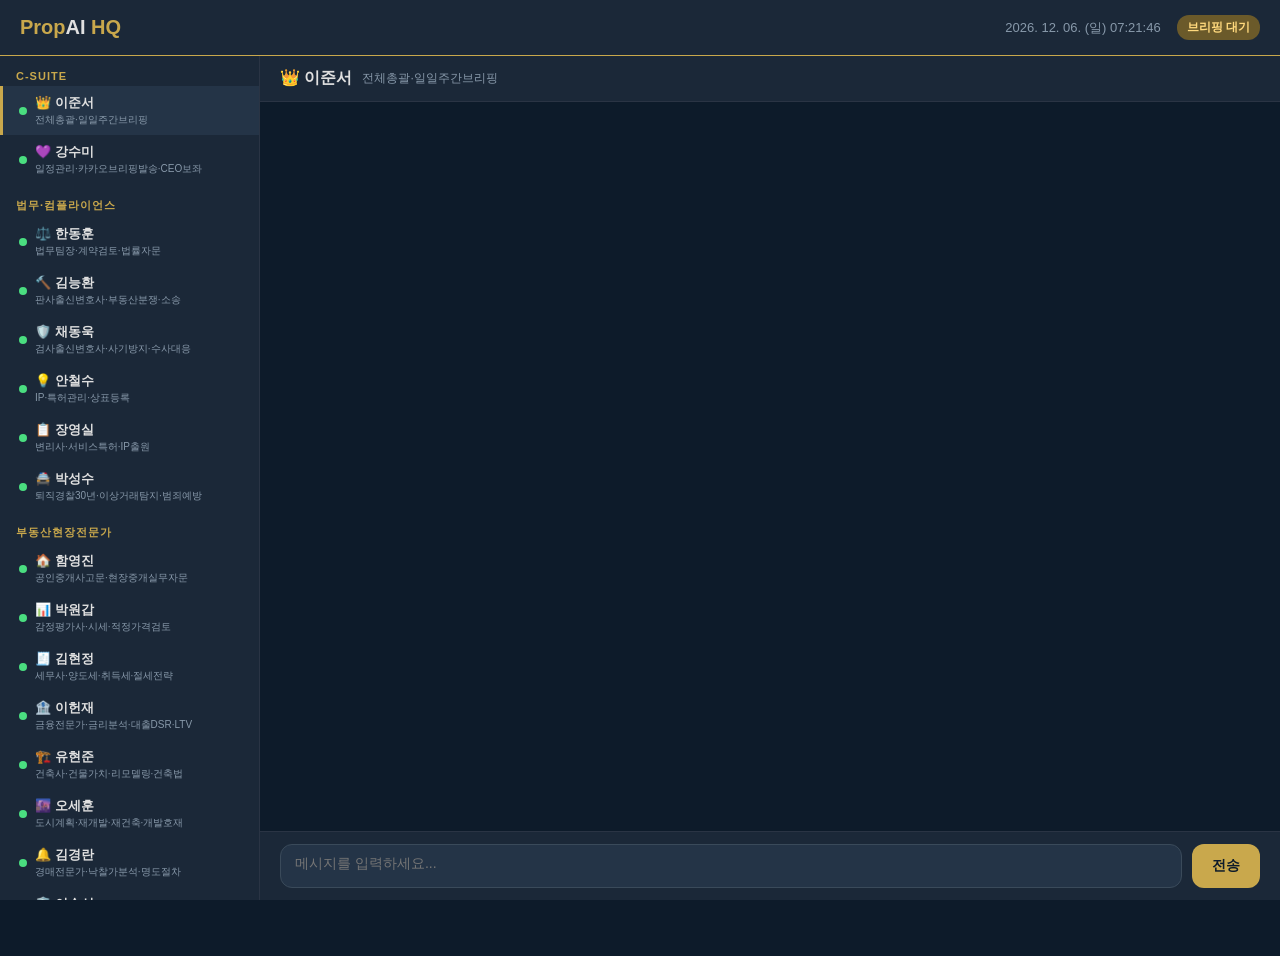
==== index.html @ dcdd7e86 "Initial commit: PropAI HQ 지휘본부 34명 AI직원 시스템 - index.html: 다크 네이비 대시보드 (부서별 사이드바 + 1:1 채팅 + 끼어들기) - a" ====
<!DOCTYPE html>
<html lang="ko">
<head>
<meta charset="UTF-8">
<meta name="viewport" content="width=device-width, initial-scale=1.0">
<title>PropAI HQ — 지휘본부</title>
<style>
*{margin:0;padding:0;box-sizing:border-box}
:root{
  --bg:#0d1b2a;--bg2:#1b2838;--bg3:#243447;
  --gold:#c9a84c;--text:#e0e0e0;--text2:#8899aa;
  --sidebar-w:260px;
  --navy:#2a3f6b;--green:#2a6b4a;--blue:#2a4f8b;
  --pink:#8b2a6b;--mint:#2a8b7a;--orange:#8b5a2a;--gray:#5a5a6b;
  --purple:#6b2a8b;
}
html,body{height:100%;font-family:'Segoe UI','Malgun Gothic',sans-serif;background:var(--bg);color:var(--text)}

/* HEADER */
.header{display:flex;align-items:center;justify-content:space-between;padding:10px 20px;background:var(--bg2);border-bottom:1px solid var(--gold);height:56px;position:fixed;top:0;left:0;right:0;z-index:100}
.logo{font-size:20px;font-weight:bold;color:var(--gold)}
.logo span{color:var(--text)}
.header-right{display:flex;align-items:center;gap:16px;font-size:13px;color:var(--text2)}
.briefing-badge{padding:4px 10px;border-radius:12px;font-size:12px;font-weight:600}
.briefing-badge.ready{background:#2a6b4a;color:#7dffba}
.briefing-badge.pending{background:#6b5a2a;color:#ffd97d}

/* SIDEBAR */
.sidebar{position:fixed;top:56px;left:0;bottom:0;width:var(--sidebar-w);background:var(--bg2);overflow-y:auto;border-right:1px solid #2a3444;z-index:90;transition:transform .3s}
.sidebar::-webkit-scrollbar{width:4px}
.sidebar::-webkit-scrollbar-thumb{background:#3a4a5a;border-radius:2px}
.dept-group{margin:4px 0}
.dept-label{font-size:11px;font-weight:700;color:var(--gold);padding:10px 16px 4px;text-transform:uppercase;letter-spacing:1px}
.staff-item{display:flex;align-items:center;gap:8px;padding:8px 16px;cursor:pointer;transition:background .15s;border-left:3px solid transparent}
.staff-item:hover{background:var(--bg3)}
.staff-item.active{background:var(--bg3);border-left-color:var(--gold)}
.staff-dot{width:8px;height:8px;border-radius:50%;flex-shrink:0}
.staff-dot.online{background:#4ade80}
.staff-dot.idle{background:#facc15}
.staff-dot.urgent{background:#ef4444}
.staff-name{font-size:13px;font-weight:600;color:var(--text)}
.staff-role{font-size:10px;color:var(--text2);margin-top:1px}

/* MAIN */
.main{margin-left:var(--sidebar-w);margin-top:56px;display:flex;flex-direction:column;height:calc(100vh - 56px)}

/* CHAT HEADER */
.chat-header{padding:12px 20px;background:var(--bg2);border-bottom:1px solid #2a3444;display:flex;align-items:center;gap:10px}
.chat-header-name{font-size:16px;font-weight:700}
.chat-header-role{font-size:12px;color:var(--text2)}
.chat-header-back{display:none;cursor:pointer;font-size:18px;margin-right:6px}

/* MESSAGES */
.messages{flex:1;overflow-y:auto;padding:20px;display:flex;flex-direction:column;gap:12px}
.messages::-webkit-scrollbar{width:6px}
.messages::-webkit-scrollbar-thumb{background:#3a4a5a;border-radius:3px}

.msg{max-width:75%;padding:12px 16px;border-radius:16px;font-size:14px;line-height:1.6;white-space:pre-wrap;word-break:break-word;animation:fadeIn .3s}
@keyframes fadeIn{from{opacity:0;transform:translateY(8px)}to{opacity:1;transform:translateY(0)}}
.msg.owner{align-self:flex-end;background:#2a4f8b;border-radius:16px 16px 4px 16px}
.msg.ai{align-self:flex-start;background:var(--bg2);border-radius:16px 16px 16px 4px}
.msg-label{font-size:11px;font-weight:700;margin-bottom:4px;display:flex;align-items:center;gap:4px}
.msg-content{font-size:14px}

/* BUBBLE COLORS */
.border-gold{border:1.5px solid #c9a84c}.border-purple{border:1.5px solid #9b7abf}
.border-navy{border:1.5px solid #5a7abf}.border-green{border:1.5px solid #5abf7a}
.border-blue{border:1.5px solid #5a9abf}.border-pink{border:1.5px solid #bf5a9a}
.border-mint{border:1.5px solid #5abfaf}.border-orange{border:1.5px solid #bf8a5a}
.border-gray{border:1.5px solid #8a8a9b}

/* INTERRUPT */
.msg.interrupt{background:var(--bg3);border-left:3px solid var(--gold);cursor:pointer}
.msg.interrupt:hover{background:#2a3a4f}

/* TYPING INDICATOR */
.typing{display:none;align-self:flex-start;padding:12px 16px;background:var(--bg2);border-radius:16px;font-size:13px;color:var(--text2)}
.typing.show{display:flex;align-items:center;gap:8px}
.typing-dots span{display:inline-block;width:6px;height:6px;border-radius:50%;background:var(--text2);animation:blink 1.4s infinite}
.typing-dots span:nth-child(2){animation-delay:.2s}
.typing-dots span:nth-child(3){animation-delay:.4s}
@keyframes blink{0%,80%,100%{opacity:.3}40%{opacity:1}}

/* INPUT */
.input-area{padding:12px 20px;background:var(--bg2);border-top:1px solid #2a3444;display:flex;gap:10px}
.input-area textarea{flex:1;background:var(--bg3);border:1px solid #3a4a5a;border-radius:12px;padding:10px 14px;color:var(--text);font-size:14px;resize:none;height:44px;max-height:120px;font-family:inherit;outline:none;transition:border-color .2s}
.input-area textarea:focus{border-color:var(--gold)}
.send-btn{background:var(--gold);color:#0d1b2a;border:none;border-radius:12px;padding:0 20px;font-size:14px;font-weight:700;cursor:pointer;transition:opacity .2s}
.send-btn:hover{opacity:.85}
.send-btn:disabled{opacity:.4;cursor:not-allowed}

/* MOBILE */
.menu-toggle{display:none;cursor:pointer;font-size:22px;color:var(--gold)}
@media(max-width:768px){
  .sidebar{transform:translateX(-100%)}
  .sidebar.open{transform:translateX(0)}
  .main{margin-left:0}
  .menu-toggle{display:block}
  .chat-header-back{display:block}
  .msg{max-width:90%}
  :root{--sidebar-w:260px}
}
</style>
</head>
<body>

<!-- HEADER -->
<div class="header">
  <div style="display:flex;align-items:center;gap:12px">
    <span class="menu-toggle" onclick="toggleSidebar()">☰</span>
    <div class="logo">Prop<span>AI</span> HQ</div>
  </div>
  <div class="header-right">
    <span id="clock"></span>
    <span class="briefing-badge pending" id="briefingBadge">브리핑 대기</span>
  </div>
</div>

<!-- SIDEBAR -->
<div class="sidebar" id="sidebar"></div>

<!-- MAIN -->
<div class="main">
  <div class="chat-header">
    <span class="chat-header-back" onclick="goBackToSidebar()">←</span>
    <span class="chat-header-name" id="chatName">👑 이준서</span>
    <span class="chat-header-role" id="chatRole">전체총괄·일일주간브리핑</span>
  </div>
  <div class="messages" id="messages"></div>
  <div class="typing" id="typing">
    <div class="typing-dots"><span></span><span></span><span></span></div>
    <span id="typingName">이준서 응답 중...</span>
  </div>
  <div class="input-area">
    <textarea id="userInput" placeholder="메시지를 입력하세요..." rows="1" onkeydown="handleKey(event)"></textarea>
    <button class="send-btn" id="sendBtn" onclick="sendMessage()">전송</button>
  </div>
</div>

<script>
// ===== CONFIG =====
const API_BASE = window.location.hostname === 'localhost' || window.location.hostname === '127.0.0.1'
  ? 'http://localhost:8001' : 'https://api-hq.propai.ai';

// ===== STAFF DATA =====
const DEPARTMENTS = [
  { name: 'C-Suite', color: 'gold', members: [
    { name: '이준서', role: '전체총괄·일일주간브리핑', emoji: '👑', dot: 'online' },
    { name: '강수미', role: '일정관리·카카오브리핑발송·CEO보좌', emoji: '💜', dot: 'online' },
  ]},
  { name: '법무·컴플라이언스', color: 'navy', members: [
    { name: '한동훈', role: '법무팀장·계약검토·법률자문', emoji: '⚖️', dot: 'online' },
    { name: '김능환', role: '판사출신변호사·부동산분쟁·소송', emoji: '🔨', dot: 'online' },
    { name: '채동욱', role: '검사출신변호사·사기방지·수사대응', emoji: '🛡️', dot: 'online' },
    { name: '안철수', role: 'IP·특허관리·상표등록', emoji: '💡', dot: 'online' },
    { name: '장영실', role: '변리사·서비스특허·IP출원', emoji: '📋', dot: 'online' },
    { name: '박성수', role: '퇴직경찰30년·이상거래탐지·범죄예방', emoji: '🚔', dot: 'online' },
  ]},
  { name: '부동산현장전문가', color: 'green', members: [
    { name: '함영진', role: '공인중개사고문·현장중개실무자문', emoji: '🏠', dot: 'online' },
    { name: '박원갑', role: '감정평가사·시세·적정가격검토', emoji: '📊', dot: 'online' },
    { name: '김현정', role: '세무사·양도세·취득세·절세전략', emoji: '🧾', dot: 'online' },
    { name: '이헌재', role: '금융전문가·금리분석·대출DSR·LTV', emoji: '🏦', dot: 'online' },
    { name: '유현준', role: '건축사·건물가치·리모델링·건축법', emoji: '🏗️', dot: 'online' },
    { name: '오세훈', role: '도시계획·재개발·재건축·개발호재', emoji: '🌆', dot: 'online' },
    { name: '김경란', role: '경매전문가·낙찰가분석·명도절차', emoji: '🔔', dot: 'online' },
    { name: '이순신', role: '보험전문가·화재보험·임대인배상', emoji: '🛡️', dot: 'online' },
  ]},
  { name: '기술팀', color: 'blue', members: [
    { name: '하정우', role: '인프라팀장·서버·배포', emoji: '🖥️', dot: 'online' },
    { name: '최민식', role: '보안·기술이슈감시·취약점분석', emoji: '🔒', dot: 'online' },
    { name: '손석희', role: '데이터분석·지표모니터링·통계', emoji: '📈', dot: 'online' },
  ]},
  { name: '마케팅팀', color: 'pink', members: [
    { name: '전지현', role: '마케팅팀장·광고기획·캠페인관리', emoji: '📣', dot: 'online' },
    { name: '이윤서', role: '바이럴마케팅·SNS·인플루언서', emoji: '🔥', dot: 'online' },
    { name: '김선태', role: '홍보PR·언론대응', emoji: '📰', dot: 'online' },
    { name: '송지효', role: '콘텐츠제작·블로그·뉴스레터', emoji: '✍️', dot: 'online' },
    { name: '김범수', role: '그로스해킹·앱지표·퍼널최적화', emoji: '🚀', dot: 'online' },
  ]},
  { name: '고객경험팀', color: 'mint', members: [
    { name: '신동엽', role: 'CS팀장·고객지원·VOC관리', emoji: '🎧', dot: 'online' },
    { name: '장원영', role: 'UX디자인·사용자경험·UI개선', emoji: '🎨', dot: 'online' },
    { name: '이경규', role: '서비스반응·리뷰수집·모니터링', emoji: '👁️', dot: 'online' },
  ]},
  { name: '전략·인텔팀', color: 'orange', members: [
    { name: '전현무', role: '경쟁사인텔팀장·크롤링·시장분석', emoji: '🕵️', dot: 'online' },
    { name: '이재명', role: '부동산정책·법령리서치·규제변화', emoji: '📜', dot: 'online' },
    { name: '홍라희', role: '투자분석·거시경제·수익률·포트폴리오', emoji: '📈', dot: 'online' },
    { name: '오건영', role: '부동산투자전문가·아파트·재개발·상가·토지·NPL·경매', emoji: '💎', dot: 'online' },
  ]},
  { name: '경영지원팀', color: 'gray', members: [
    { name: '조세호', role: '세금·회계·비용관리', emoji: '🧮', dot: 'online' },
    { name: '염경환', role: '개인정보보호·CISO·GDPR·보안정책', emoji: '🔐', dot: 'online' },
    { name: '김미경', role: 'CFO·재무전략·투자유치·IR·수익모델', emoji: '💰', dot: 'online' },
  ]},
];

// All staff flat
const ALL_STAFF = {};
DEPARTMENTS.forEach(d => d.members.forEach(m => {
  ALL_STAFF[m.name] = { ...m, dept: d.name, color: d.color };
}));

// Chat histories per staff
const chatHistories = {};
let currentStaff = '이준서';

// ===== SIDEBAR =====
function renderSidebar() {
  const sb = document.getElementById('sidebar');
  sb.innerHTML = DEPARTMENTS.map(d => `
    <div class="dept-group">
      <div class="dept-label">${d.name}</div>
      ${d.members.map(m => `
        <div class="staff-item ${m.name === currentStaff ? 'active' : ''}" onclick="selectStaff('${m.name}')">
          <div class="staff-dot ${m.dot}"></div>
          <div>
            <div class="staff-name">${m.emoji} ${m.name}</div>
            <div class="staff-role">${m.role}</div>
          </div>
        </div>
      `).join('')}
    </div>
  `).join('');
}

// ===== CHAT =====
function selectStaff(name) {
  currentStaff = name;
  const s = ALL_STAFF[name];
  document.getElementById('chatName').textContent = `${s.emoji} ${name}`;
  document.getElementById('chatRole').textContent = s.role;
  renderSidebar();
  renderMessages();
  document.getElementById('sidebar').classList.remove('open');
}

function renderMessages() {
  const box = document.getElementById('messages');
  const history = chatHistories[currentStaff] || [];
  box.innerHTML = history.map(m => {
    if (m.role === 'user') {
      return `<div class="msg owner"><div class="msg-content">${escHtml(m.content)}</div></div>`;
    }
    if (m.role === 'interrupt') {
      const s = ALL_STAFF[m.name] || {};
      return `<div class="msg ai interrupt border-${s.color || 'gold'}" onclick="selectStaff('${m.name}')">
        <div class="msg-label">${s.emoji || '💬'} ${m.name} (${m.staffRole || ''})</div>
        <div class="msg-content">${escHtml(m.content)}</div>
      </div>`;
    }
    const s = ALL_STAFF[currentStaff] || {};
    return `<div class="msg ai border-${s.color || 'gold'}">
      <div class="msg-label">${s.emoji || '💬'} ${currentStaff} (${s.role || ''})</div>
      <div class="msg-content">${escHtml(m.content)}</div>
    </div>`;
  }).join('');
  box.scrollTop = box.scrollHeight;
}

function escHtml(t) { return t.replace(/&/g,'&amp;').replace(/</g,'&lt;').replace(/>/g,'&gt;').replace(/\n/g,'<br>'); }

// ===== SEND =====
async function sendMessage() {
  const input = document.getElementById('userInput');
  const text = input.value.trim();
  if (!text) return;
  input.value = '';
  input.style.height = '44px';

  if (!chatHistories[currentStaff]) chatHistories[currentStaff] = [];
  chatHistories[currentStaff].push({ role: 'user', content: text });
  renderMessages();

  const btn = document.getElementById('sendBtn');
  btn.disabled = true;
  showTyping(currentStaff);

  try {
    let aiText = '';
    if (currentStaff === '이준서') {
      aiText = await streamChat('/api/ceo/chat', { message: text, history: getApiHistory() });
      chatHistories[currentStaff].push({ role: 'assistant', content: aiText });
      renderMessages();
      hideTyping();
      // Interrupt check
      await checkInterrupts(text, aiText);
    } else {
      const s = ALL_STAFF[currentStaff];
      aiText = await streamChat('/api/staff/chat', {
        staff_name: currentStaff,
        role: s.role,
        message: text,
        history: getApiHistory()
      });
      chatHistories[currentStaff].push({ role: 'assistant', content: aiText });
      renderMessages();
    }
  } catch (e) {
    chatHistories[currentStaff].push({ role: 'assistant', content: '⚠️ 서버 연결 실패. API 서버가 실행 중인지 확인해주세요.' });
    renderMessages();
  }
  hideTyping();
  btn.disabled = false;
}

function getApiHistory() {
  const h = chatHistories[currentStaff] || [];
  return h.filter(m => m.role === 'user' || m.role === 'assistant').slice(-10).map(m => ({
    role: m.role, content: m.content
  }));
}

async function streamChat(endpoint, body) {
  const res = await fetch(API_BASE + endpoint, {
    method: 'POST',
    headers: { 'Content-Type': 'application/json' },
    body: JSON.stringify(body)
  });
  if (!res.ok) throw new Error('API error');

  const reader = res.body.getReader();
  const decoder = new TextDecoder();
  let full = '';

  while (true) {
    const { done, value } = await reader.read();
    if (done) break;
    const chunk = decoder.decode(value, { stream: true });
    // Parse SSE
    const lines = chunk.split('\n');
    for (const line of lines) {
      if (line.startsWith('data: ')) {
        const data = line.slice(6);
        if (data === '[DONE]') break;
        try {
          const parsed = JSON.parse(data);
          if (parsed.text) full += parsed.text;
        } catch {
          full += data;
        }
      }
    }
    // Live update
    updateLiveMessage(full);
  }
  return full;
}

function updateLiveMessage(text) {
  const box = document.getElementById('messages');
  const s = ALL_STAFF[currentStaff] || {};
  let live = box.querySelector('.msg.live');
  if (!live) {
    live = document.createElement('div');
    live.className = `msg ai live border-${s.color || 'gold'}`;
    live.innerHTML = `<div class="msg-label">${s.emoji || '💬'} ${currentStaff} (${s.role || ''})</div><div class="msg-content"></div>`;
    box.appendChild(live);
  }
  live.querySelector('.msg-content').innerHTML = escHtml(text);
  box.scrollTop = box.scrollHeight;
}

async function checkInterrupts(ownerMsg, ceoResponse) {
  try {
    const res = await fetch(API_BASE + '/api/interrupt', {
      method: 'POST',
      headers: { 'Content-Type': 'application/json' },
      body: JSON.stringify({ message: ownerMsg, ceo_response: ceoResponse })
    });
    const data = await res.json();
    if (data.interrupts && data.interrupts.length > 0) {
      for (const intr of data.interrupts) {
        chatHistories[currentStaff].push({
          role: 'interrupt',
          name: intr.name,
          staffRole: intr.role,
          content: intr.message
        });
      }
      renderMessages();
    }
  } catch (e) {
    console.log('Interrupt check failed:', e);
  }
}

// ===== TYPING =====
function showTyping(name) {
  document.getElementById('typing').classList.add('show');
  document.getElementById('typingName').textContent = name + ' 응답 중...';
}
function hideTyping() {
  document.getElementById('typing').classList.remove('show');
  // Remove live message
  const live = document.querySelector('.msg.live');
  if (live) live.classList.remove('live');
}

// ===== INPUT =====
function handleKey(e) {
  if (e.key === 'Enter' && !e.shiftKey) { e.preventDefault(); sendMessage(); }
  // Auto-resize
  setTimeout(() => {
    const t = e.target;
    t.style.height = '44px';
    t.style.height = Math.min(t.scrollHeight, 120) + 'px';
  }, 0);
}

// ===== CLOCK =====
function updateClock() {
  const now = new Date();
  const opts = { year:'numeric', month:'2-digit', day:'2-digit', weekday:'short', hour:'2-digit', minute:'2-digit', second:'2-digit', hour12:false };
  document.getElementById('clock').textContent = now.toLocaleString('ko-KR', opts);
}
setInterval(updateClock, 1000);
updateClock();

// ===== BRIEFING CHECK =====
async function checkBriefing() {
  try {
    const res = await fetch(API_BASE + '/api/briefing/today');
    const data = await res.json();
    const badge = document.getElementById('briefingBadge');
    if (data.briefing && data.briefing !== '오늘 브리핑 미생성') {
      badge.textContent = '오전 브리핑 완료';
      badge.className = 'briefing-badge ready';
    }
  } catch {}
}
checkBriefing();

// ===== MOBILE =====
function toggleSidebar() { document.getElementById('sidebar').classList.toggle('open'); }
function goBackToSidebar() { document.getElementById('sidebar').classList.add('open'); }

// ===== INIT =====
renderSidebar();
</script>
</body>
</html>
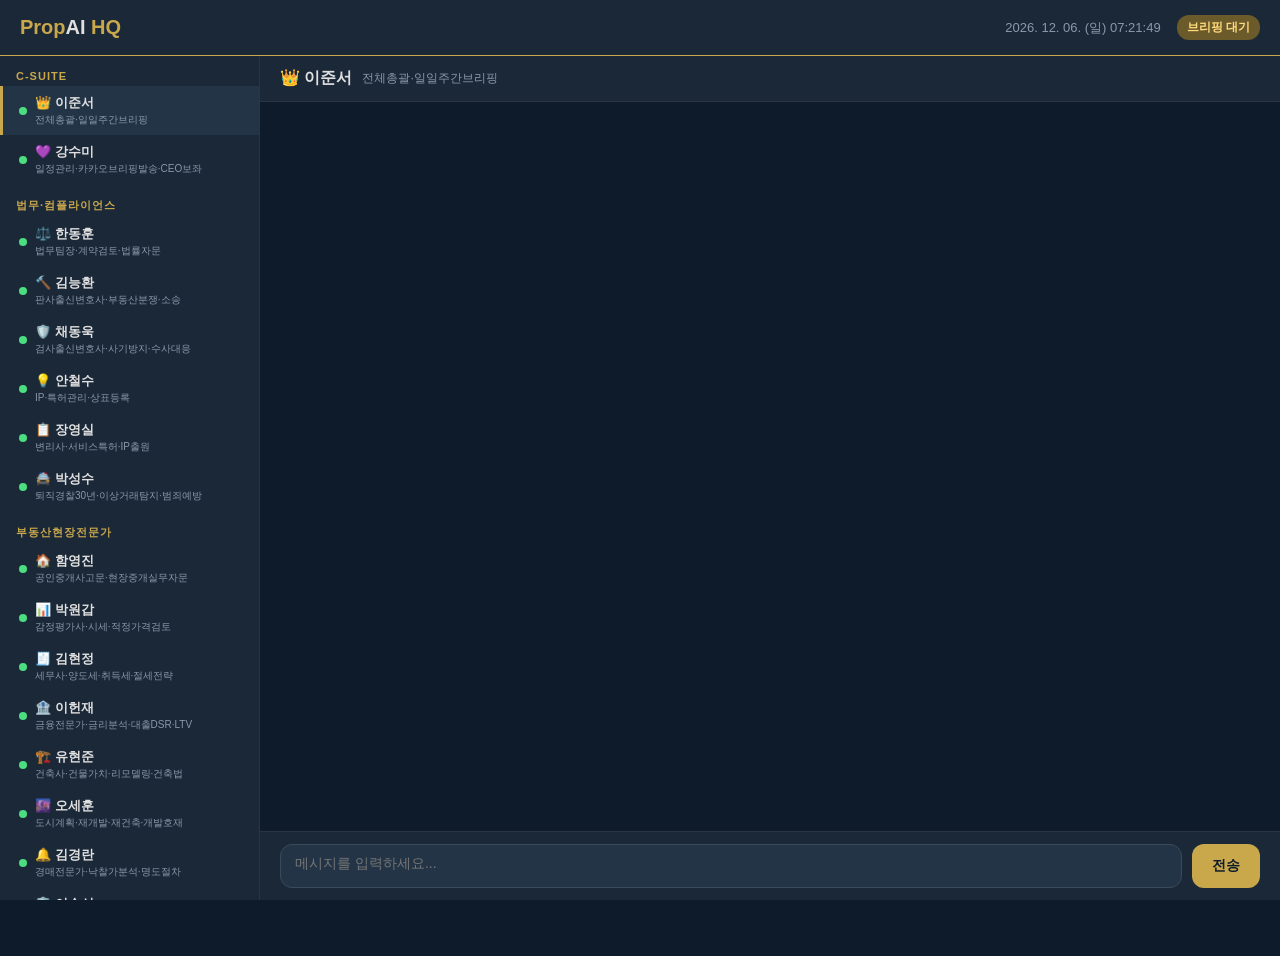
==== commit 76547f12: "refactor: 브랜드명을 상수로 분리 (config.js + brand_config.py) - config.js: 프론트엔드 브랜드 상수 (BRAND_NAME, HQ_DOMAI" ====
--- a/index.html
+++ b/index.html
@@ -3,7 +3,8 @@
 <head>
 <meta charset="UTF-8">
 <meta name="viewport" content="width=device-width, initial-scale=1.0">
-<title>PropAI HQ — 지휘본부</title>
+<title id="pageTitle">PropAI HQ — 지휘본부</title>
+<script src="config.js"></script>
 <style>
 *{margin:0;padding:0;box-sizing:border-box}
 :root{
@@ -108,7 +109,7 @@
 <div class="header">
   <div style="display:flex;align-items:center;gap:12px">
     <span class="menu-toggle" onclick="toggleSidebar()">☰</span>
-    <div class="logo">Prop<span>AI</span> HQ</div>
+    <div class="logo" id="brandLogo">Prop<span>AI</span> HQ</div>
   </div>
   <div class="header-right">
     <span id="clock"></span>
@@ -138,9 +139,13 @@
 </div>
 
 <script>
-// ===== CONFIG =====
-const API_BASE = window.location.hostname === 'localhost' || window.location.hostname === '127.0.0.1'
-  ? 'http://localhost:8001' : 'https://api-hq.propai.ai';
+// ===== CONFIG (config.js에서 로드) =====
+const BRAND = CONFIG.BRAND_NAME;
+const API_BASE = CONFIG.API_BASE;
+
+// 브랜드명 동적 반영
+document.getElementById('pageTitle').textContent = CONFIG.HQ_TITLE;
+document.getElementById('brandLogo').innerHTML = `${BRAND.replace('AI', '<span>AI</span>')} HQ`;
 
 // ===== STAFF DATA =====
 const DEPARTMENTS = [
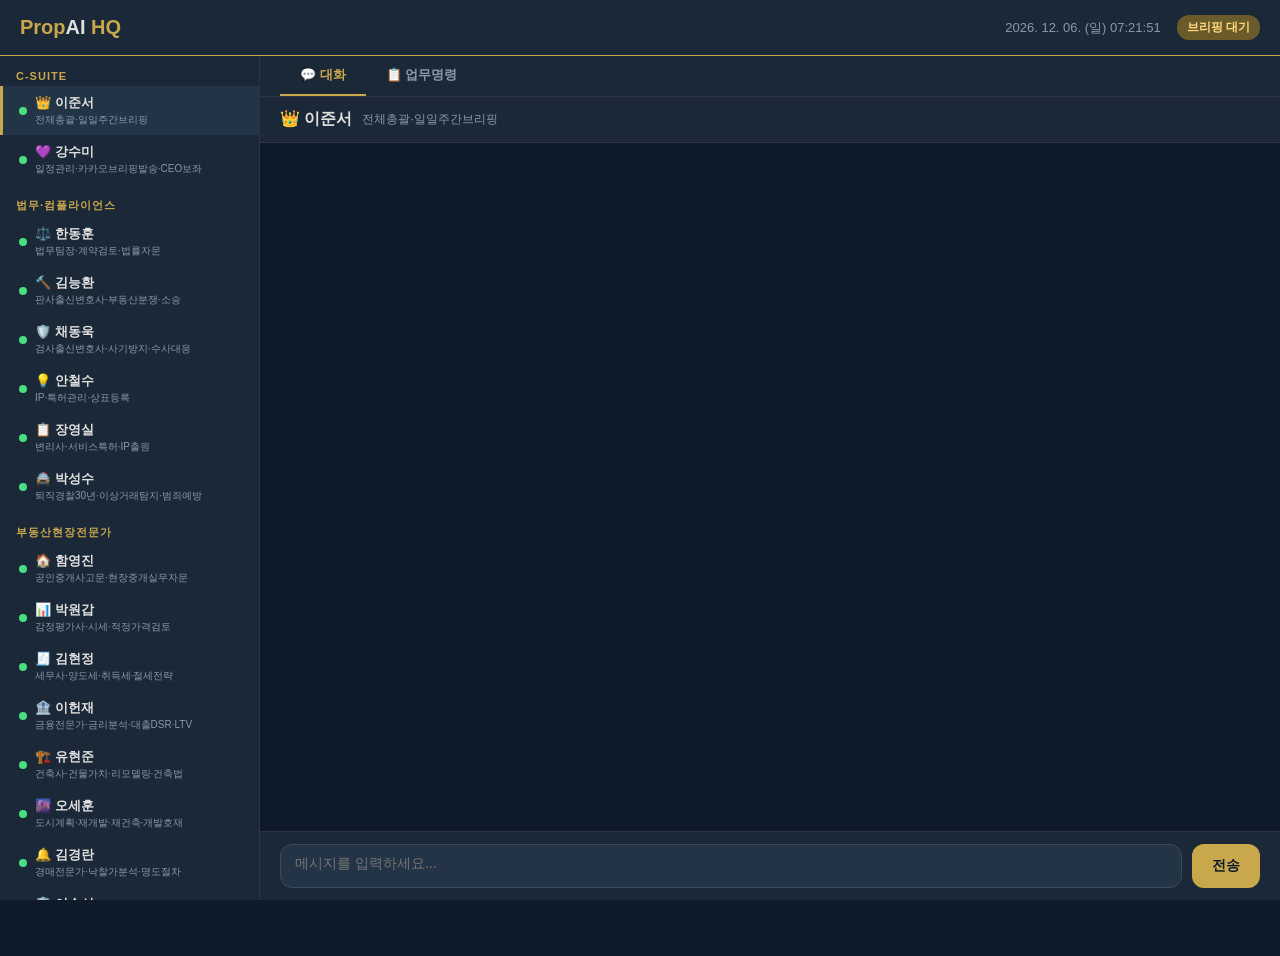
==== commit a723fa75: "feat: add command panel with CEO judgment + staff execution chain - brand_config.py: EMPLOYEES_BY_DE" ====
--- a/index.html
+++ b/index.html
@@ -35,15 +35,24 @@
 .staff-item{display:flex;align-items:center;gap:8px;padding:8px 16px;cursor:pointer;transition:background .15s;border-left:3px solid transparent}
 .staff-item:hover{background:var(--bg3)}
 .staff-item.active{background:var(--bg3);border-left-color:var(--gold)}
-.staff-dot{width:8px;height:8px;border-radius:50%;flex-shrink:0}
+.staff-dot{width:8px;height:8px;border-radius:50%;flex-shrink:0;transition:background .3s}
 .staff-dot.online{background:#4ade80}
 .staff-dot.idle{background:#facc15}
-.staff-dot.urgent{background:#ef4444}
+.staff-dot.urgent{background:#ef4444;animation:pulse-dot 1s infinite}
+@keyframes pulse-dot{0%,100%{opacity:1}50%{opacity:.4}}
 .staff-name{font-size:13px;font-weight:600;color:var(--text)}
 .staff-role{font-size:10px;color:var(--text2);margin-top:1px}
 
 /* MAIN */
 .main{margin-left:var(--sidebar-w);margin-top:56px;display:flex;flex-direction:column;height:calc(100vh - 56px)}
+
+/* TABS */
+.tab-bar{display:flex;background:var(--bg2);border-bottom:1px solid #2a3444;padding:0 20px}
+.tab-btn{padding:10px 20px;font-size:13px;font-weight:700;color:var(--text2);cursor:pointer;border:none;background:none;border-bottom:2px solid transparent;transition:all .2s}
+.tab-btn:hover{color:var(--text)}
+.tab-btn.active{color:var(--gold);border-bottom-color:var(--gold)}
+.tab-panel{display:none;flex:1;flex-direction:column;overflow:hidden}
+.tab-panel.active{display:flex}
 
 /* CHAT HEADER */
 .chat-header{padding:12px 20px;background:var(--bg2);border-bottom:1px solid #2a3444;display:flex;align-items:center;gap:10px}
@@ -89,6 +98,52 @@
 .send-btn{background:var(--gold);color:#0d1b2a;border:none;border-radius:12px;padding:0 20px;font-size:14px;font-weight:700;cursor:pointer;transition:opacity .2s}
 .send-btn:hover{opacity:.85}
 .send-btn:disabled{opacity:.4;cursor:not-allowed}
+
+/* ===== COMMAND PANEL ===== */
+.cmd-panel{flex:1;display:flex;flex-direction:column;overflow:hidden}
+
+/* Presets */
+.cmd-presets{display:flex;gap:8px;padding:16px 20px 8px;flex-wrap:wrap}
+.cmd-preset-btn{padding:6px 14px;border-radius:20px;border:1px solid #3a4a5a;background:var(--bg3);color:var(--text);font-size:12px;font-weight:600;cursor:pointer;transition:all .2s;white-space:nowrap}
+.cmd-preset-btn:hover{border-color:var(--gold);color:var(--gold)}
+
+/* Command Input */
+.cmd-input-area{padding:8px 20px 16px}
+.cmd-textarea{width:100%;background:var(--bg3);border:1px solid #3a4a5a;border-radius:12px;padding:12px 14px;color:var(--text);font-size:14px;resize:none;height:80px;font-family:inherit;outline:none;transition:border-color .2s}
+.cmd-textarea:focus{border-color:var(--gold)}
+.cmd-actions{display:flex;justify-content:space-between;align-items:center;margin-top:8px}
+.cmd-hint{font-size:11px;color:var(--text2)}
+.cmd-submit{background:var(--gold);color:#0d1b2a;border:none;border-radius:12px;padding:10px 24px;font-size:14px;font-weight:700;cursor:pointer;transition:opacity .2s}
+.cmd-submit:hover{opacity:.85}
+.cmd-submit:disabled{opacity:.4;cursor:not-allowed}
+
+/* Execution Flow */
+.cmd-flow{flex:1;overflow-y:auto;padding:0 20px 20px}
+.cmd-flow::-webkit-scrollbar{width:6px}
+.cmd-flow::-webkit-scrollbar-thumb{background:#3a4a5a;border-radius:3px}
+
+.flow-step{padding:12px 16px;margin-top:10px;border-radius:12px;animation:fadeIn .3s}
+.flow-step.ceo-judging{background:var(--bg2);border-left:3px solid var(--gold);color:var(--text2)}
+.flow-step.ceo-result{background:var(--bg2);border-left:3px solid var(--gold)}
+.flow-step .flow-label{font-size:12px;font-weight:700;margin-bottom:6px;display:flex;align-items:center;gap:6px}
+.flow-step .flow-body{font-size:14px;line-height:1.6;white-space:pre-wrap;word-break:break-word}
+.flow-step.staff-exec{background:var(--bg2);border-radius:12px;border:1px solid #2a3444}
+.flow-step .flow-priority{display:inline-block;padding:2px 8px;border-radius:8px;font-size:11px;font-weight:700;margin-left:8px}
+.flow-step .flow-assignments{margin-top:6px;font-size:12px;color:var(--text2)}
+.flow-done{text-align:center;padding:12px;color:#4ade80;font-weight:700;font-size:14px;animation:fadeIn .3s}
+.flow-spinner{display:inline-block;width:14px;height:14px;border:2px solid var(--text2);border-top-color:var(--gold);border-radius:50%;animation:spin .8s linear infinite;margin-right:4px;vertical-align:middle}
+@keyframes spin{to{transform:rotate(360deg)}}
+
+/* History */
+.cmd-history{border-top:1px solid #2a3444;padding:12px 20px;max-height:180px;overflow-y:auto}
+.cmd-history::-webkit-scrollbar{width:4px}
+.cmd-history::-webkit-scrollbar-thumb{background:#3a4a5a;border-radius:2px}
+.cmd-history-title{font-size:11px;font-weight:700;color:var(--gold);margin-bottom:8px}
+.cmd-history-item{display:flex;align-items:center;gap:8px;padding:6px 10px;border-radius:8px;cursor:pointer;transition:background .15s;font-size:12px}
+.cmd-history-item:hover{background:var(--bg3)}
+.cmd-history-item .hist-priority{flex-shrink:0}
+.cmd-history-item .hist-text{flex:1;color:var(--text);overflow:hidden;text-overflow:ellipsis;white-space:nowrap}
+.cmd-history-item .hist-time{color:var(--text2);font-size:11px;flex-shrink:0}
 
 /* MOBILE */
 .menu-toggle{display:none;cursor:pointer;font-size:22px;color:var(--gold)}
@@ -99,6 +154,9 @@
   .menu-toggle{display:block}
   .chat-header-back{display:block}
   .msg{max-width:90%}
+  .cmd-presets{padding:12px 12px 6px}
+  .cmd-input-area{padding:6px 12px 12px}
+  .cmd-flow{padding:0 12px 12px}
   :root{--sidebar-w:260px}
 }
 </style>
@@ -122,19 +180,51 @@
 
 <!-- MAIN -->
 <div class="main">
-  <div class="chat-header">
-    <span class="chat-header-back" onclick="goBackToSidebar()">←</span>
-    <span class="chat-header-name" id="chatName">👑 이준서</span>
-    <span class="chat-header-role" id="chatRole">전체총괄·일일주간브리핑</span>
+  <!-- TABS -->
+  <div class="tab-bar">
+    <button class="tab-btn active" onclick="switchTab('chat')">💬 대화</button>
+    <button class="tab-btn" onclick="switchTab('command')">📋 업무명령</button>
   </div>
-  <div class="messages" id="messages"></div>
-  <div class="typing" id="typing">
-    <div class="typing-dots"><span></span><span></span><span></span></div>
-    <span id="typingName">이준서 응답 중...</span>
+
+  <!-- TAB 1: CHAT (기존) -->
+  <div class="tab-panel active" id="tab-chat">
+    <div class="chat-header">
+      <span class="chat-header-back" onclick="goBackToSidebar()">←</span>
+      <span class="chat-header-name" id="chatName">👑 이준서</span>
+      <span class="chat-header-role" id="chatRole">전체총괄·일일주간브리핑</span>
+    </div>
+    <div class="messages" id="messages"></div>
+    <div class="typing" id="typing">
+      <div class="typing-dots"><span></span><span></span><span></span></div>
+      <span id="typingName">이준서 응답 중...</span>
+    </div>
+    <div class="input-area">
+      <textarea id="userInput" placeholder="메시지를 입력하세요..." rows="1" onkeydown="handleKey(event)"></textarea>
+      <button class="send-btn" id="sendBtn" onclick="sendMessage()">전송</button>
+    </div>
   </div>
-  <div class="input-area">
-    <textarea id="userInput" placeholder="메시지를 입력하세요..." rows="1" onkeydown="handleKey(event)"></textarea>
-    <button class="send-btn" id="sendBtn" onclick="sendMessage()">전송</button>
+
+  <!-- TAB 2: COMMAND -->
+  <div class="tab-panel" id="tab-command">
+    <div class="cmd-panel">
+      <!-- Presets -->
+      <div class="cmd-presets" id="cmdPresets"></div>
+      <!-- Input -->
+      <div class="cmd-input-area">
+        <textarea class="cmd-textarea" id="cmdInput" placeholder="업무명령을 입력하세요... (Ctrl+Enter로 전송)" onkeydown="handleCmdKey(event)"></textarea>
+        <div class="cmd-actions">
+          <span class="cmd-hint">Ctrl+Enter 전송 | 프리셋 클릭으로 빠른 명령</span>
+          <button class="cmd-submit" id="cmdSubmit" onclick="sendCommand()">CEO에게 전달 ▶</button>
+        </div>
+      </div>
+      <!-- Execution Flow -->
+      <div class="cmd-flow" id="cmdFlow"></div>
+      <!-- History -->
+      <div class="cmd-history" id="cmdHistory" style="display:none">
+        <div class="cmd-history-title">📜 최근 명령 히스토리</div>
+        <div id="cmdHistoryList"></div>
+      </div>
+    </div>
   </div>
 </div>
 
@@ -211,21 +301,37 @@
 const chatHistories = {};
 let currentStaff = '이준서';
 
+// Command history (세션 내 최근 10개)
+let commandHistory = [];
+
+// Currently executing staff (for sidebar highlight)
+let executingStaff = new Set();
+
+// ===== TABS =====
+function switchTab(tabName) {
+  document.querySelectorAll('.tab-btn').forEach(b => b.classList.remove('active'));
+  document.querySelectorAll('.tab-panel').forEach(p => p.classList.remove('active'));
+  document.querySelector(`.tab-btn[onclick*="${tabName}"]`).classList.add('active');
+  document.getElementById(`tab-${tabName}`).classList.add('active');
+}
+
 // ===== SIDEBAR =====
 function renderSidebar() {
   const sb = document.getElementById('sidebar');
   sb.innerHTML = DEPARTMENTS.map(d => `
     <div class="dept-group">
       <div class="dept-label">${d.name}</div>
-      ${d.members.map(m => `
+      ${d.members.map(m => {
+        const dotClass = executingStaff.has(m.name) ? 'urgent' : m.dot;
+        return `
         <div class="staff-item ${m.name === currentStaff ? 'active' : ''}" onclick="selectStaff('${m.name}')">
-          <div class="staff-dot ${m.dot}"></div>
+          <div class="staff-dot ${dotClass}" id="dot-${m.name}"></div>
           <div>
             <div class="staff-name">${m.emoji} ${m.name}</div>
             <div class="staff-role">${m.role}</div>
           </div>
-        </div>
-      `).join('')}
+        </div>`;
+      }).join('')}
     </div>
   `).join('');
 }
@@ -239,6 +345,7 @@
   renderSidebar();
   renderMessages();
   document.getElementById('sidebar').classList.remove('open');
+  switchTab('chat');
 }
 
 function renderMessages() {
@@ -266,7 +373,7 @@
 
 function escHtml(t) { return t.replace(/&/g,'&amp;').replace(/</g,'&lt;').replace(/>/g,'&gt;').replace(/\n/g,'<br>'); }
 
-// ===== SEND =====
+// ===== SEND (Chat) =====
 async function sendMessage() {
   const input = document.getElementById('userInput');
   const text = input.value.trim();
@@ -289,7 +396,6 @@
       chatHistories[currentStaff].push({ role: 'assistant', content: aiText });
       renderMessages();
       hideTyping();
-      // Interrupt check
       await checkInterrupts(text, aiText);
     } else {
       const s = ALL_STAFF[currentStaff];
@@ -333,7 +439,6 @@
     const { done, value } = await reader.read();
     if (done) break;
     const chunk = decoder.decode(value, { stream: true });
-    // Parse SSE
     const lines = chunk.split('\n');
     for (const line of lines) {
       if (line.startsWith('data: ')) {
@@ -347,7 +452,6 @@
         }
       }
     }
-    // Live update
     updateLiveMessage(full);
   }
   return full;
@@ -398,20 +502,221 @@
 }
 function hideTyping() {
   document.getElementById('typing').classList.remove('show');
-  // Remove live message
   const live = document.querySelector('.msg.live');
   if (live) live.classList.remove('live');
 }
 
-// ===== INPUT =====
+// ===== INPUT (Chat) =====
 function handleKey(e) {
   if (e.key === 'Enter' && !e.shiftKey) { e.preventDefault(); sendMessage(); }
-  // Auto-resize
   setTimeout(() => {
     const t = e.target;
     t.style.height = '44px';
     t.style.height = Math.min(t.scrollHeight, 120) + 'px';
   }, 0);
+}
+
+// ===== COMMAND PANEL =====
+
+// Render presets
+function renderPresets() {
+  const box = document.getElementById('cmdPresets');
+  box.innerHTML = (CONFIG.COMMAND_PRESETS || []).map(p =>
+    `<button class="cmd-preset-btn" onclick="applyPreset('${p.text.replace(/'/g,"\\'")}')">${p.label}</button>`
+  ).join('');
+}
+
+function applyPreset(text) {
+  document.getElementById('cmdInput').value = text;
+  document.getElementById('cmdInput').focus();
+}
+
+function handleCmdKey(e) {
+  if (e.key === 'Enter' && e.ctrlKey) { e.preventDefault(); sendCommand(); }
+}
+
+// Sidebar dot helpers
+function setStaffDot(name, state) {
+  if (state === 'executing') {
+    executingStaff.add(name);
+  } else {
+    executingStaff.delete(name);
+  }
+  renderSidebar();
+}
+
+// ===== SEND COMMAND =====
+async function sendCommand() {
+  const input = document.getElementById('cmdInput');
+  const text = input.value.trim();
+  if (!text) return;
+
+  const btn = document.getElementById('cmdSubmit');
+  btn.disabled = true;
+  input.disabled = true;
+
+  const flow = document.getElementById('cmdFlow');
+  flow.innerHTML = '';
+
+  // Track this command for history
+  const cmdRecord = { text, time: new Date(), priority: '', results: [] };
+
+  try {
+    const res = await fetch(API_BASE + '/api/command', {
+      method: 'POST',
+      headers: { 'Content-Type': 'application/json' },
+      body: JSON.stringify({ command: text })
+    });
+    if (!res.ok) throw new Error('API error');
+
+    const reader = res.body.getReader();
+    const decoder = new TextDecoder();
+    let currentStaffText = {};
+    let currentStaffName = '';
+
+    while (true) {
+      const { done, value } = await reader.read();
+      if (done) break;
+      const chunk = decoder.decode(value, { stream: true });
+      const lines = chunk.split('\n');
+
+      for (const line of lines) {
+        if (!line.startsWith('data: ')) continue;
+        const raw = line.slice(6);
+        if (raw === '[DONE]') {
+          // All done
+          flow.innerHTML += `<div class="flow-done">✅ 업무 완료</div>`;
+          // Reset all executing dots
+          executingStaff.clear();
+          renderSidebar();
+          continue;
+        }
+
+        let parsed;
+        try { parsed = JSON.parse(raw); } catch { continue; }
+
+        if (parsed.phase === 'ceo_judging') {
+          flow.innerHTML += `<div class="flow-step ceo-judging" id="flow-ceo">
+            <div class="flow-label"><span class="flow-spinner"></span> 👑 이준서 CEO 판단 중...</div>
+          </div>`;
+          scrollFlow();
+
+        } else if (parsed.phase === 'ceo_result') {
+          cmdRecord.priority = parsed.priority || '';
+          const assignNames = (parsed.assignments || []).map(a => `${a.emoji || '💬'} ${a.name}`).join(', ');
+          const el = document.getElementById('flow-ceo');
+          if (el) {
+            el.className = 'flow-step ceo-result';
+            el.innerHTML = `
+              <div class="flow-label">👑 이준서 CEO 판단 완료</div>
+              <div class="flow-body">${escHtml(parsed.analysis || '')}</div>
+              <div style="margin-top:8px">
+                <span class="flow-priority">${parsed.priority || '🟢정상'}</span>
+                <span class="flow-assignments">담당: ${assignNames}</span>
+              </div>`;
+          }
+          scrollFlow();
+
+        } else if (parsed.phase === 'staff_start') {
+          currentStaffName = parsed.name;
+          currentStaffText[parsed.name] = '';
+          setStaffDot(parsed.name, 'executing');
+          const s = ALL_STAFF[parsed.name] || {};
+          flow.innerHTML += `<div class="flow-step staff-exec" id="flow-staff-${parsed.name}">
+            <div class="flow-label"><span class="flow-spinner"></span> ${parsed.emoji || s.emoji || '💬'} ${parsed.name} 실행 중...</div>
+            <div class="flow-body" style="font-size:12px;color:var(--text2);margin-bottom:6px">📌 ${escHtml(parsed.task || '')}</div>
+            <div class="flow-body staff-response"></div>
+          </div>`;
+          scrollFlow();
+
+        } else if (parsed.text && parsed.staff) {
+          currentStaffText[parsed.staff] = (currentStaffText[parsed.staff] || '') + parsed.text;
+          const el = document.querySelector(`#flow-staff-${parsed.staff} .staff-response`);
+          if (el) {
+            el.innerHTML = escHtml(currentStaffText[parsed.staff]);
+            scrollFlow();
+          }
+
+        } else if (parsed.phase === 'staff_done') {
+          setStaffDot(parsed.name, 'done');
+          cmdRecord.results.push({ name: parsed.name, text: currentStaffText[parsed.name] || '' });
+          // Remove spinner
+          const el = document.querySelector(`#flow-staff-${parsed.name} .flow-label`);
+          if (el) {
+            const s = ALL_STAFF[parsed.name] || {};
+            el.innerHTML = `✅ ${s.emoji || '💬'} ${parsed.name} 완료`;
+          }
+
+        } else if (parsed.phase === 'staff_error') {
+          setStaffDot(parsed.name, 'done');
+          const el = document.querySelector(`#flow-staff-${parsed.name} .staff-response`);
+          if (el) el.innerHTML = `<span style="color:#ef4444">⚠️ 오류: ${escHtml(parsed.message || '')}</span>`;
+
+        } else if (parsed.phase === 'error') {
+          flow.innerHTML += `<div class="flow-step ceo-judging" style="border-left-color:#ef4444">
+            <div class="flow-label" style="color:#ef4444">⚠️ ${escHtml(parsed.message || '오류 발생')}</div>
+          </div>`;
+        }
+      }
+    }
+  } catch (e) {
+    flow.innerHTML += `<div class="flow-step ceo-judging" style="border-left-color:#ef4444">
+      <div class="flow-label" style="color:#ef4444">⚠️ 서버 연결 실패. API 서버가 실행 중인지 확인해주세요.</div>
+    </div>`;
+  }
+
+  // Save to history
+  commandHistory.unshift(cmdRecord);
+  if (commandHistory.length > 10) commandHistory.pop();
+  renderHistory();
+
+  btn.disabled = false;
+  input.disabled = false;
+  input.value = '';
+}
+
+function scrollFlow() {
+  const flow = document.getElementById('cmdFlow');
+  flow.scrollTop = flow.scrollHeight;
+}
+
+// ===== COMMAND HISTORY =====
+function renderHistory() {
+  const box = document.getElementById('cmdHistory');
+  const list = document.getElementById('cmdHistoryList');
+  if (commandHistory.length === 0) { box.style.display = 'none'; return; }
+  box.style.display = 'block';
+  list.innerHTML = commandHistory.map((h, i) => {
+    const time = h.time.toLocaleTimeString('ko-KR', { hour: '2-digit', minute: '2-digit' });
+    const shortText = h.text.length > 40 ? h.text.slice(0, 40) + '...' : h.text;
+    const prio = h.priority || '🟢';
+    return `<div class="cmd-history-item" onclick="replayHistory(${i})">
+      <span class="hist-priority">${prio.slice(0, 2)}</span>
+      <span class="hist-text">${escHtml(shortText)}</span>
+      <span class="hist-time">${time}</span>
+    </div>`;
+  }).join('');
+}
+
+function replayHistory(idx) {
+  const h = commandHistory[idx];
+  if (!h) return;
+
+  const flow = document.getElementById('cmdFlow');
+  let html = `<div class="flow-step ceo-result">
+    <div class="flow-label">📜 히스토리: ${escHtml(h.text.slice(0, 60))}</div>
+    <div style="margin-top:4px"><span class="flow-priority">${h.priority || '🟢정상'}</span></div>
+  </div>`;
+
+  for (const r of h.results) {
+    const s = ALL_STAFF[r.name] || {};
+    html += `<div class="flow-step staff-exec">
+      <div class="flow-label">✅ ${s.emoji || '💬'} ${r.name} 결과</div>
+      <div class="flow-body staff-response">${escHtml(r.text)}</div>
+    </div>`;
+  }
+  flow.innerHTML = html;
+  scrollFlow();
 }
 
 // ===== CLOCK =====
@@ -443,6 +748,8 @@
 
 // ===== INIT =====
 renderSidebar();
+renderPresets();
+renderHistory();
 </script>
 </body>
 </html>
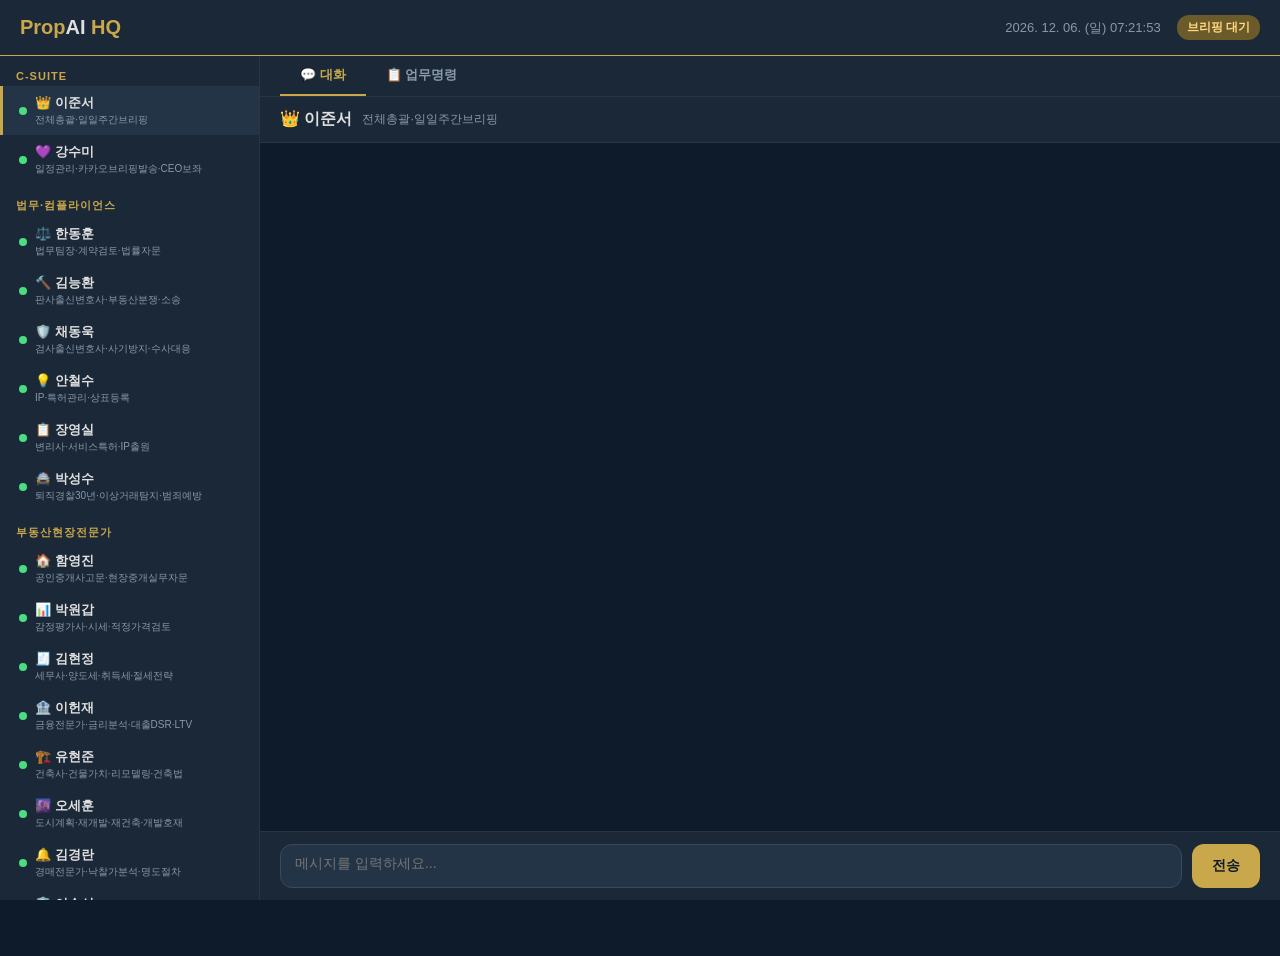
==== commit a73dc5d5: "feat: add direct command mode (bypass CEO judgment) - api_server.py: /api/command now supports mode=" ====
--- a/index.html
+++ b/index.html
@@ -144,6 +144,23 @@
 .cmd-history-item .hist-priority{flex-shrink:0}
 .cmd-history-item .hist-text{flex:1;color:var(--text);overflow:hidden;text-overflow:ellipsis;white-space:nowrap}
 .cmd-history-item .hist-time{color:var(--text2);font-size:11px;flex-shrink:0}
+
+/* CMD SUB-TABS */
+.cmd-subtabs{display:flex;gap:0;padding:0 20px;background:var(--bg2);border-bottom:1px solid #2a3444}
+.cmd-subtab{padding:8px 18px;font-size:12px;font-weight:700;color:var(--text2);cursor:pointer;border:none;background:none;border-bottom:2px solid transparent;transition:all .2s}
+.cmd-subtab:hover{color:var(--text)}
+.cmd-subtab.active{color:var(--gold);border-bottom-color:var(--gold)}
+.cmd-subpanel{display:none;flex:1;flex-direction:column;overflow:hidden}
+.cmd-subpanel.active{display:flex}
+
+/* DIRECT SELECT */
+.direct-select-area{padding:12px 20px 0;display:flex;align-items:center;gap:10px}
+.direct-select-area label{font-size:12px;font-weight:700;color:var(--gold);white-space:nowrap}
+.direct-select{flex:1;background:var(--bg3);border:1px solid #3a4a5a;border-radius:10px;padding:8px 12px;color:var(--text);font-size:13px;font-family:inherit;outline:none;cursor:pointer;appearance:none;-webkit-appearance:none;background-image:url("data:image/svg+xml,%3Csvg xmlns='http://www.w3.org/2000/svg' width='10' height='6'%3E%3Cpath d='M0 0l5 6 5-6z' fill='%238899aa'/%3E%3C/svg%3E");background-repeat:no-repeat;background-position:right 12px center}
+.direct-select:focus{border-color:var(--gold)}
+.direct-select optgroup{background:var(--bg2);color:var(--gold);font-weight:700;font-size:12px}
+.direct-select option{background:var(--bg3);color:var(--text);padding:4px}
+.direct-badge{display:inline-block;padding:3px 10px;border-radius:8px;font-size:11px;font-weight:700;background:#2a3f6b;color:#7dbaff}
 
 /* MOBILE */
 .menu-toggle{display:none;cursor:pointer;font-size:22px;color:var(--gold)}
@@ -207,19 +224,42 @@
   <!-- TAB 2: COMMAND -->
   <div class="tab-panel" id="tab-command">
     <div class="cmd-panel">
-      <!-- Presets -->
-      <div class="cmd-presets" id="cmdPresets"></div>
-      <!-- Input -->
-      <div class="cmd-input-area">
-        <textarea class="cmd-textarea" id="cmdInput" placeholder="업무명령을 입력하세요... (Ctrl+Enter로 전송)" onkeydown="handleCmdKey(event)"></textarea>
-        <div class="cmd-actions">
-          <span class="cmd-hint">Ctrl+Enter 전송 | 프리셋 클릭으로 빠른 명령</span>
-          <button class="cmd-submit" id="cmdSubmit" onclick="sendCommand()">CEO에게 전달 ▶</button>
+      <!-- Sub-tabs: CEO 경유 / 직접 지시 -->
+      <div class="cmd-subtabs">
+        <button class="cmd-subtab active" onclick="switchCmdMode('ceo')">👑 CEO 경유</button>
+        <button class="cmd-subtab" onclick="switchCmdMode('direct')">🎯 직접 지시</button>
+      </div>
+
+      <!-- SUB-PANEL: CEO 경유 -->
+      <div class="cmd-subpanel active" id="cmd-ceo">
+        <div class="cmd-presets" id="cmdPresets"></div>
+        <div class="cmd-input-area">
+          <textarea class="cmd-textarea" id="cmdInput" placeholder="업무명령을 입력하세요... (Ctrl+Enter로 전송)" onkeydown="handleCmdKey(event)"></textarea>
+          <div class="cmd-actions">
+            <span class="cmd-hint">Ctrl+Enter 전송 | 프리셋 클릭으로 빠른 명령</span>
+            <button class="cmd-submit" id="cmdSubmit" onclick="sendCommand()">CEO에게 전달 ▶</button>
+          </div>
         </div>
       </div>
-      <!-- Execution Flow -->
+
+      <!-- SUB-PANEL: 직접 지시 -->
+      <div class="cmd-subpanel" id="cmd-direct">
+        <div class="direct-select-area">
+          <label>📌 수신자</label>
+          <select class="direct-select" id="directAssignee"></select>
+        </div>
+        <div class="cmd-input-area">
+          <textarea class="cmd-textarea" id="directInput" placeholder="이 직원에게 직접 지시할 내용을 입력하세요... (Ctrl+Enter로 전송)" onkeydown="handleDirectKey(event)"></textarea>
+          <div class="cmd-actions">
+            <span class="cmd-hint">Ctrl+Enter 전송 | CEO 판단 없이 바로 실행</span>
+            <button class="cmd-submit" id="directSubmit" onclick="sendDirectCommand()">직접 전달 ▶</button>
+          </div>
+        </div>
+      </div>
+
+      <!-- Execution Flow (공용) -->
       <div class="cmd-flow" id="cmdFlow"></div>
-      <!-- History -->
+      <!-- History (공용) -->
       <div class="cmd-history" id="cmdHistory" style="display:none">
         <div class="cmd-history-title">📜 최근 명령 히스토리</div>
         <div id="cmdHistoryList"></div>
@@ -535,6 +575,30 @@
   if (e.key === 'Enter' && e.ctrlKey) { e.preventDefault(); sendCommand(); }
 }
 
+function handleDirectKey(e) {
+  if (e.key === 'Enter' && e.ctrlKey) { e.preventDefault(); sendDirectCommand(); }
+}
+
+// ===== CMD SUB-TABS =====
+function switchCmdMode(mode) {
+  document.querySelectorAll('.cmd-subtab').forEach(b => b.classList.remove('active'));
+  document.querySelectorAll('.cmd-subpanel').forEach(p => p.classList.remove('active'));
+  document.querySelector(`.cmd-subtab[onclick*="${mode}"]`).classList.add('active');
+  document.getElementById(`cmd-${mode}`).classList.add('active');
+}
+
+// ===== DIRECT ASSIGNEE DROPDOWN =====
+function renderDirectDropdown() {
+  const sel = document.getElementById('directAssignee');
+  sel.innerHTML = '<option value="" disabled selected>— 직원을 선택하세요 —</option>' +
+    DEPARTMENTS.map(d => {
+      const opts = d.members.map(m =>
+        `<option value="${m.name}">${m.emoji} ${m.name} — ${m.role}</option>`
+      ).join('');
+      return `<optgroup label="${d.name}">${opts}</optgroup>`;
+    }).join('');
+}
+
 // Sidebar dot helpers
 function setStaffDot(name, state) {
   if (state === 'executing') {
@@ -565,107 +629,17 @@
     const res = await fetch(API_BASE + '/api/command', {
       method: 'POST',
       headers: { 'Content-Type': 'application/json' },
-      body: JSON.stringify({ command: text })
+      body: JSON.stringify({ command: text, mode: 'ceo' })
     });
     if (!res.ok) throw new Error('API error');
 
-    const reader = res.body.getReader();
-    const decoder = new TextDecoder();
-    let currentStaffText = {};
-    let currentStaffName = '';
-
-    while (true) {
-      const { done, value } = await reader.read();
-      if (done) break;
-      const chunk = decoder.decode(value, { stream: true });
-      const lines = chunk.split('\n');
-
-      for (const line of lines) {
-        if (!line.startsWith('data: ')) continue;
-        const raw = line.slice(6);
-        if (raw === '[DONE]') {
-          // All done
-          flow.innerHTML += `<div class="flow-done">✅ 업무 완료</div>`;
-          // Reset all executing dots
-          executingStaff.clear();
-          renderSidebar();
-          continue;
-        }
-
-        let parsed;
-        try { parsed = JSON.parse(raw); } catch { continue; }
-
-        if (parsed.phase === 'ceo_judging') {
-          flow.innerHTML += `<div class="flow-step ceo-judging" id="flow-ceo">
-            <div class="flow-label"><span class="flow-spinner"></span> 👑 이준서 CEO 판단 중...</div>
-          </div>`;
-          scrollFlow();
-
-        } else if (parsed.phase === 'ceo_result') {
-          cmdRecord.priority = parsed.priority || '';
-          const assignNames = (parsed.assignments || []).map(a => `${a.emoji || '💬'} ${a.name}`).join(', ');
-          const el = document.getElementById('flow-ceo');
-          if (el) {
-            el.className = 'flow-step ceo-result';
-            el.innerHTML = `
-              <div class="flow-label">👑 이준서 CEO 판단 완료</div>
-              <div class="flow-body">${escHtml(parsed.analysis || '')}</div>
-              <div style="margin-top:8px">
-                <span class="flow-priority">${parsed.priority || '🟢정상'}</span>
-                <span class="flow-assignments">담당: ${assignNames}</span>
-              </div>`;
-          }
-          scrollFlow();
-
-        } else if (parsed.phase === 'staff_start') {
-          currentStaffName = parsed.name;
-          currentStaffText[parsed.name] = '';
-          setStaffDot(parsed.name, 'executing');
-          const s = ALL_STAFF[parsed.name] || {};
-          flow.innerHTML += `<div class="flow-step staff-exec" id="flow-staff-${parsed.name}">
-            <div class="flow-label"><span class="flow-spinner"></span> ${parsed.emoji || s.emoji || '💬'} ${parsed.name} 실행 중...</div>
-            <div class="flow-body" style="font-size:12px;color:var(--text2);margin-bottom:6px">📌 ${escHtml(parsed.task || '')}</div>
-            <div class="flow-body staff-response"></div>
-          </div>`;
-          scrollFlow();
-
-        } else if (parsed.text && parsed.staff) {
-          currentStaffText[parsed.staff] = (currentStaffText[parsed.staff] || '') + parsed.text;
-          const el = document.querySelector(`#flow-staff-${parsed.staff} .staff-response`);
-          if (el) {
-            el.innerHTML = escHtml(currentStaffText[parsed.staff]);
-            scrollFlow();
-          }
-
-        } else if (parsed.phase === 'staff_done') {
-          setStaffDot(parsed.name, 'done');
-          cmdRecord.results.push({ name: parsed.name, text: currentStaffText[parsed.name] || '' });
-          // Remove spinner
-          const el = document.querySelector(`#flow-staff-${parsed.name} .flow-label`);
-          if (el) {
-            const s = ALL_STAFF[parsed.name] || {};
-            el.innerHTML = `✅ ${s.emoji || '💬'} ${parsed.name} 완료`;
-          }
-
-        } else if (parsed.phase === 'staff_error') {
-          setStaffDot(parsed.name, 'done');
-          const el = document.querySelector(`#flow-staff-${parsed.name} .staff-response`);
-          if (el) el.innerHTML = `<span style="color:#ef4444">⚠️ 오류: ${escHtml(parsed.message || '')}</span>`;
-
-        } else if (parsed.phase === 'error') {
-          flow.innerHTML += `<div class="flow-step ceo-judging" style="border-left-color:#ef4444">
-            <div class="flow-label" style="color:#ef4444">⚠️ ${escHtml(parsed.message || '오류 발생')}</div>
-          </div>`;
-        }
-      }
-    }
+    await processCommandStream(res, flow, cmdRecord);
   } catch (e) {
     flow.innerHTML += `<div class="flow-step ceo-judging" style="border-left-color:#ef4444">
       <div class="flow-label" style="color:#ef4444">⚠️ 서버 연결 실패. API 서버가 실행 중인지 확인해주세요.</div>
     </div>`;
   }
 
-  // Save to history
   commandHistory.unshift(cmdRecord);
   if (commandHistory.length > 10) commandHistory.pop();
   renderHistory();
@@ -673,6 +647,147 @@
   btn.disabled = false;
   input.disabled = false;
   input.value = '';
+}
+
+// ===== SEND DIRECT COMMAND =====
+async function sendDirectCommand() {
+  const input = document.getElementById('directInput');
+  const sel = document.getElementById('directAssignee');
+  const text = input.value.trim();
+  const assignee = sel.value;
+  if (!text || !assignee) { alert('수신자와 명령을 모두 입력해주세요.'); return; }
+
+  const btn = document.getElementById('directSubmit');
+  btn.disabled = true;
+  input.disabled = true;
+
+  const flow = document.getElementById('cmdFlow');
+  flow.innerHTML = '';
+
+  const s = ALL_STAFF[assignee] || {};
+  const cmdRecord = { text: `[직접] ${assignee}: ${text}`, time: new Date(), priority: '🎯직접', results: [], mode: 'direct' };
+
+  try {
+    const res = await fetch(API_BASE + '/api/command', {
+      method: 'POST',
+      headers: { 'Content-Type': 'application/json' },
+      body: JSON.stringify({ command: text, mode: 'direct', assignee })
+    });
+    if (!res.ok) throw new Error('API error');
+
+    await processCommandStream(res, flow, cmdRecord);
+  } catch (e) {
+    flow.innerHTML += `<div class="flow-step ceo-judging" style="border-left-color:#ef4444">
+      <div class="flow-label" style="color:#ef4444">⚠️ 서버 연결 실패. API 서버가 실행 중인지 확인해주세요.</div>
+    </div>`;
+  }
+
+  commandHistory.unshift(cmdRecord);
+  if (commandHistory.length > 10) commandHistory.pop();
+  renderHistory();
+
+  btn.disabled = false;
+  input.disabled = false;
+  input.value = '';
+}
+
+// ===== COMMON STREAM PROCESSOR =====
+async function processCommandStream(res, flow, cmdRecord) {
+  const reader = res.body.getReader();
+  const decoder = new TextDecoder();
+  let currentStaffText = {};
+
+  while (true) {
+    const { done, value } = await reader.read();
+    if (done) break;
+    const chunk = decoder.decode(value, { stream: true });
+    const lines = chunk.split('\n');
+
+    for (const line of lines) {
+      if (!line.startsWith('data: ')) continue;
+      const raw = line.slice(6);
+      if (raw === '[DONE]') {
+        flow.innerHTML += `<div class="flow-done">✅ 업무 완료</div>`;
+        executingStaff.clear();
+        renderSidebar();
+        continue;
+      }
+
+      let parsed;
+      try { parsed = JSON.parse(raw); } catch { continue; }
+
+      if (parsed.phase === 'ceo_judging') {
+        flow.innerHTML += `<div class="flow-step ceo-judging" id="flow-ceo">
+          <div class="flow-label"><span class="flow-spinner"></span> 👑 이준서 CEO 판단 중...</div>
+        </div>`;
+        scrollFlow();
+
+      } else if (parsed.phase === 'ceo_result') {
+        cmdRecord.priority = parsed.priority || '';
+        const assignNames = (parsed.assignments || []).map(a => `${a.emoji || '💬'} ${a.name}`).join(', ');
+        const el = document.getElementById('flow-ceo');
+        if (el) {
+          el.className = 'flow-step ceo-result';
+          el.innerHTML = `
+            <div class="flow-label">👑 이준서 CEO 판단 완료</div>
+            <div class="flow-body">${escHtml(parsed.analysis || '')}</div>
+            <div style="margin-top:8px">
+              <span class="flow-priority">${parsed.priority || '🟢정상'}</span>
+              <span class="flow-assignments">담당: ${assignNames}</span>
+            </div>`;
+        }
+        scrollFlow();
+
+      } else if (parsed.phase === 'direct_start') {
+        // 직접 지시 모드 헤더
+        const s = ALL_STAFF[parsed.name] || {};
+        flow.innerHTML += `<div class="flow-step ceo-result" style="border-left-color:#5a9abf">
+          <div class="flow-label">🎯 직접 지시</div>
+          <div class="flow-body">수신자: ${parsed.emoji || s.emoji || '💬'} <strong>${parsed.name}</strong> (${parsed.role || s.role || ''})</div>
+          <div style="margin-top:4px"><span class="direct-badge">CEO 판단 건너뜀</span></div>
+        </div>`;
+        scrollFlow();
+
+      } else if (parsed.phase === 'staff_start') {
+        currentStaffText[parsed.name] = '';
+        setStaffDot(parsed.name, 'executing');
+        const s = ALL_STAFF[parsed.name] || {};
+        flow.innerHTML += `<div class="flow-step staff-exec" id="flow-staff-${parsed.name}">
+          <div class="flow-label"><span class="flow-spinner"></span> ${parsed.emoji || s.emoji || '💬'} ${parsed.name} 실행 중...</div>
+          <div class="flow-body" style="font-size:12px;color:var(--text2);margin-bottom:6px">📌 ${escHtml(parsed.task || '')}</div>
+          <div class="flow-body staff-response"></div>
+        </div>`;
+        scrollFlow();
+
+      } else if (parsed.text && parsed.staff) {
+        currentStaffText[parsed.staff] = (currentStaffText[parsed.staff] || '') + parsed.text;
+        const el = document.querySelector(`#flow-staff-${parsed.staff} .staff-response`);
+        if (el) {
+          el.innerHTML = escHtml(currentStaffText[parsed.staff]);
+          scrollFlow();
+        }
+
+      } else if (parsed.phase === 'staff_done') {
+        setStaffDot(parsed.name, 'done');
+        cmdRecord.results.push({ name: parsed.name, text: currentStaffText[parsed.name] || '' });
+        const el = document.querySelector(`#flow-staff-${parsed.name} .flow-label`);
+        if (el) {
+          const s = ALL_STAFF[parsed.name] || {};
+          el.innerHTML = `✅ ${s.emoji || '💬'} ${parsed.name} 완료`;
+        }
+
+      } else if (parsed.phase === 'staff_error') {
+        setStaffDot(parsed.name, 'done');
+        const el = document.querySelector(`#flow-staff-${parsed.name} .staff-response`);
+        if (el) el.innerHTML = `<span style="color:#ef4444">⚠️ 오류: ${escHtml(parsed.message || '')}</span>`;
+
+      } else if (parsed.phase === 'error') {
+        flow.innerHTML += `<div class="flow-step ceo-judging" style="border-left-color:#ef4444">
+          <div class="flow-label" style="color:#ef4444">⚠️ ${escHtml(parsed.message || '오류 발생')}</div>
+        </div>`;
+      }
+    }
+  }
 }
 
 function scrollFlow() {
@@ -689,7 +804,7 @@
   list.innerHTML = commandHistory.map((h, i) => {
     const time = h.time.toLocaleTimeString('ko-KR', { hour: '2-digit', minute: '2-digit' });
     const shortText = h.text.length > 40 ? h.text.slice(0, 40) + '...' : h.text;
-    const prio = h.priority || '🟢';
+    const prio = h.mode === 'direct' ? '🎯' : (h.priority || '🟢');
     return `<div class="cmd-history-item" onclick="replayHistory(${i})">
       <span class="hist-priority">${prio.slice(0, 2)}</span>
       <span class="hist-text">${escHtml(shortText)}</span>
@@ -749,6 +864,7 @@
 // ===== INIT =====
 renderSidebar();
 renderPresets();
+renderDirectDropdown();
 renderHistory();
 </script>
 </body>
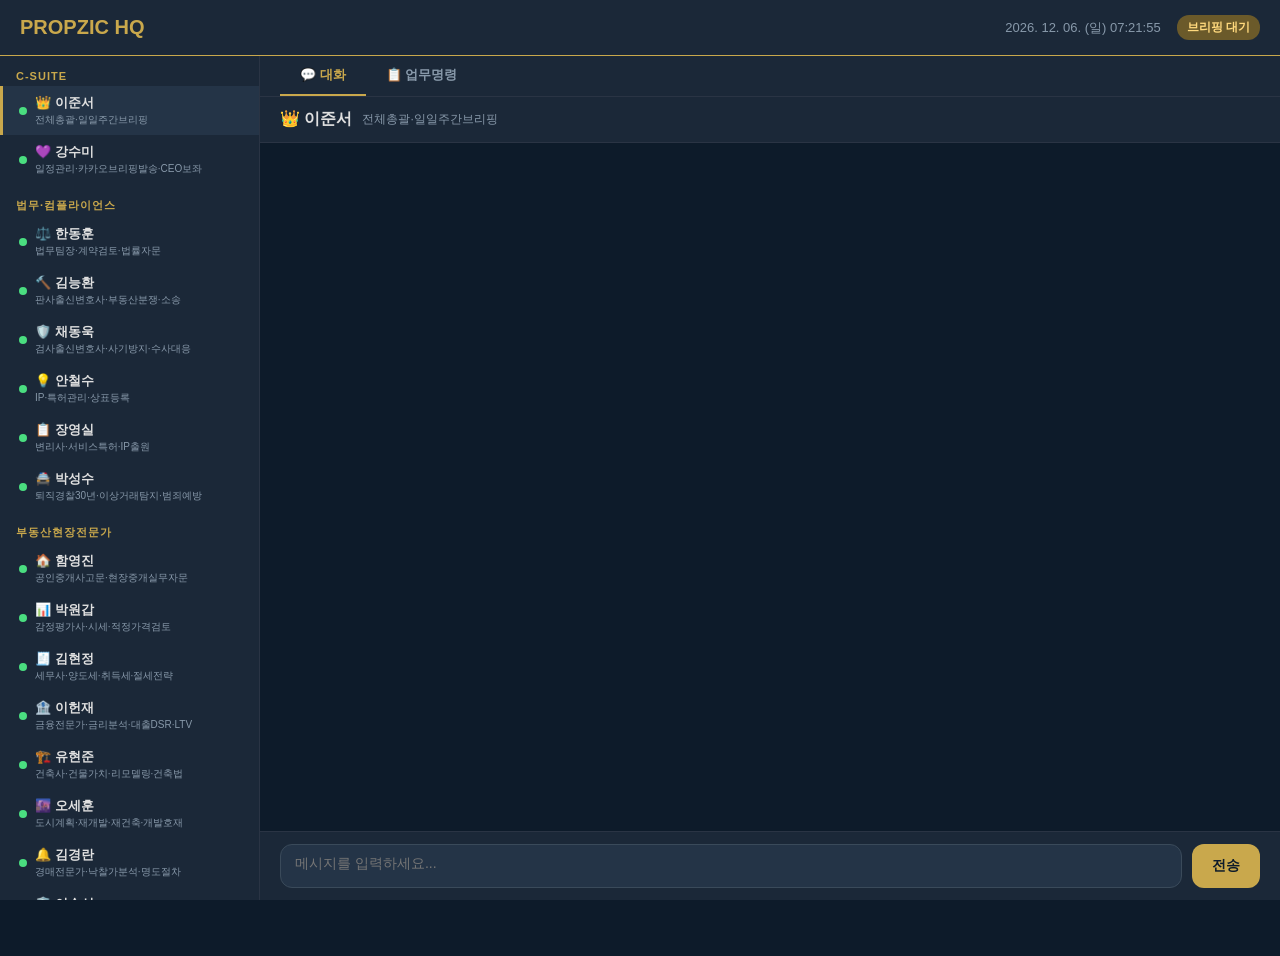
==== commit 7fa3da1b: "rebrand: PropAI → PROPZIC - PropAI → PROPZIC, 프롭AI → 프롭직 - propai.ai → propzic.com (도메인) - wrangler." ====
--- a/index.html
+++ b/index.html
@@ -3,7 +3,7 @@
 <head>
 <meta charset="UTF-8">
 <meta name="viewport" content="width=device-width, initial-scale=1.0">
-<title id="pageTitle">PropAI HQ — 지휘본부</title>
+<title id="pageTitle">PROPZIC HQ — 지휘본부</title>
 <script src="config.js"></script>
 <style>
 *{margin:0;padding:0;box-sizing:border-box}
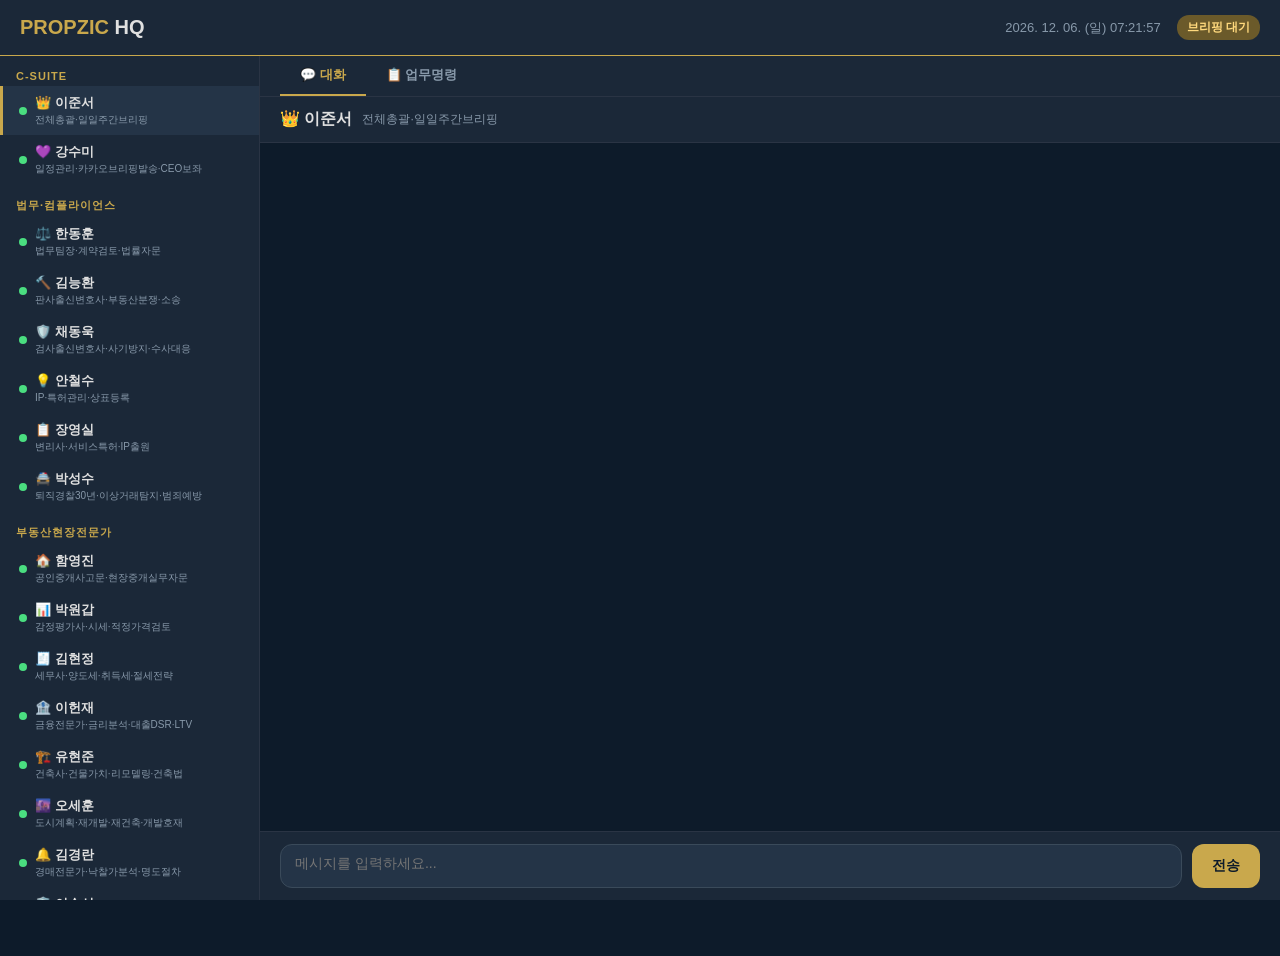
==== commit 80d33116: "feat: 채팅 시간표시, 대화유지, 직원1:1채팅 34명 - 메시지마다 HH:MM 시간 표시 - localStorage로 직원별 대화 저장 (최근 50개, 새로고침 유지) - 사" ====
--- a/index.html
+++ b/index.html
@@ -70,6 +70,7 @@
 .msg.owner{align-self:flex-end;background:#2a4f8b;border-radius:16px 16px 4px 16px}
 .msg.ai{align-self:flex-start;background:var(--bg2);border-radius:16px 16px 16px 4px}
 .msg-label{font-size:11px;font-weight:700;margin-bottom:4px;display:flex;align-items:center;gap:4px}
+.msg-time{font-size:10px;color:var(--text2);margin-left:auto;font-weight:400}
 .msg-content{font-size:14px}
 
 /* BUBBLE COLORS */
@@ -275,7 +276,7 @@
 
 // 브랜드명 동적 반영
 document.getElementById('pageTitle').textContent = CONFIG.HQ_TITLE;
-document.getElementById('brandLogo').innerHTML = `${BRAND.replace('AI', '<span>AI</span>')} HQ`;
+document.getElementById('brandLogo').innerHTML = `${BRAND} <span>HQ</span>`;
 
 // ===== STAFF DATA =====
 const DEPARTMENTS = [
@@ -337,8 +338,20 @@
   ALL_STAFF[m.name] = { ...m, dept: d.name, color: d.color };
 }));
 
-// Chat histories per staff
-const chatHistories = {};
+// Chat histories per staff — localStorage 기반 (직원별 최근 50개)
+const STORAGE_KEY = 'propzic_hq_chats';
+function loadChatHistories() {
+  try { return JSON.parse(localStorage.getItem(STORAGE_KEY)) || {}; } catch { return {}; }
+}
+function saveChatHistories() {
+  // 직원별 최근 50개만 유지
+  const trimmed = {};
+  for (const [k, v] of Object.entries(chatHistories)) {
+    trimmed[k] = v.slice(-50);
+  }
+  try { localStorage.setItem(STORAGE_KEY, JSON.stringify(trimmed)); } catch {}
+}
+const chatHistories = loadChatHistories();
 let currentStaff = '이준서';
 
 // Command history (세션 내 최근 10개)
@@ -392,19 +405,20 @@
   const box = document.getElementById('messages');
   const history = chatHistories[currentStaff] || [];
   box.innerHTML = history.map(m => {
+    const t = fmtTime(m.time);
     if (m.role === 'user') {
-      return `<div class="msg owner"><div class="msg-content">${escHtml(m.content)}</div></div>`;
+      return `<div class="msg owner"><div class="msg-label" style="justify-content:flex-end"><span class="msg-time">${t}</span></div><div class="msg-content">${escHtml(m.content)}</div></div>`;
     }
     if (m.role === 'interrupt') {
       const s = ALL_STAFF[m.name] || {};
       return `<div class="msg ai interrupt border-${s.color || 'gold'}" onclick="selectStaff('${m.name}')">
-        <div class="msg-label">${s.emoji || '💬'} ${m.name} (${m.staffRole || ''})</div>
+        <div class="msg-label">${s.emoji || '💬'} ${m.name} (${m.staffRole || ''})<span class="msg-time">${t}</span></div>
         <div class="msg-content">${escHtml(m.content)}</div>
       </div>`;
     }
     const s = ALL_STAFF[currentStaff] || {};
     return `<div class="msg ai border-${s.color || 'gold'}">
-      <div class="msg-label">${s.emoji || '💬'} ${currentStaff} (${s.role || ''})</div>
+      <div class="msg-label">${s.emoji || '💬'} ${currentStaff} (${s.role || ''})<span class="msg-time">${t}</span></div>
       <div class="msg-content">${escHtml(m.content)}</div>
     </div>`;
   }).join('');
@@ -412,6 +426,7 @@
 }
 
 function escHtml(t) { return t.replace(/&/g,'&amp;').replace(/</g,'&lt;').replace(/>/g,'&gt;').replace(/\n/g,'<br>'); }
+function fmtTime(ts) { if (!ts) return ''; const d = new Date(ts); return d.getHours().toString().padStart(2,'0') + ':' + d.getMinutes().toString().padStart(2,'0'); }
 
 // ===== SEND (Chat) =====
 async function sendMessage() {
@@ -422,7 +437,8 @@
   input.style.height = '44px';
 
   if (!chatHistories[currentStaff]) chatHistories[currentStaff] = [];
-  chatHistories[currentStaff].push({ role: 'user', content: text });
+  chatHistories[currentStaff].push({ role: 'user', content: text, time: Date.now() });
+  saveChatHistories();
   renderMessages();
 
   const btn = document.getElementById('sendBtn');
@@ -433,7 +449,8 @@
     let aiText = '';
     if (currentStaff === '이준서') {
       aiText = await streamChat('/api/ceo/chat', { message: text, history: getApiHistory() });
-      chatHistories[currentStaff].push({ role: 'assistant', content: aiText });
+      chatHistories[currentStaff].push({ role: 'assistant', content: aiText, time: Date.now() });
+      saveChatHistories();
       renderMessages();
       hideTyping();
       await checkInterrupts(text, aiText);
@@ -445,11 +462,13 @@
         message: text,
         history: getApiHistory()
       });
-      chatHistories[currentStaff].push({ role: 'assistant', content: aiText });
+      chatHistories[currentStaff].push({ role: 'assistant', content: aiText, time: Date.now() });
+      saveChatHistories();
       renderMessages();
     }
   } catch (e) {
-    chatHistories[currentStaff].push({ role: 'assistant', content: '⚠️ 서버 연결 실패. API 서버가 실행 중인지 확인해주세요.' });
+    chatHistories[currentStaff].push({ role: 'assistant', content: '⚠️ 서버 연결 실패. API 서버가 실행 중인지 확인해주세요.', time: Date.now() });
+    saveChatHistories();
     renderMessages();
   }
   hideTyping();
@@ -525,9 +544,11 @@
           role: 'interrupt',
           name: intr.name,
           staffRole: intr.role,
-          content: intr.message
+          content: intr.message,
+          time: Date.now()
         });
       }
+      saveChatHistories();
       renderMessages();
     }
   } catch (e) {
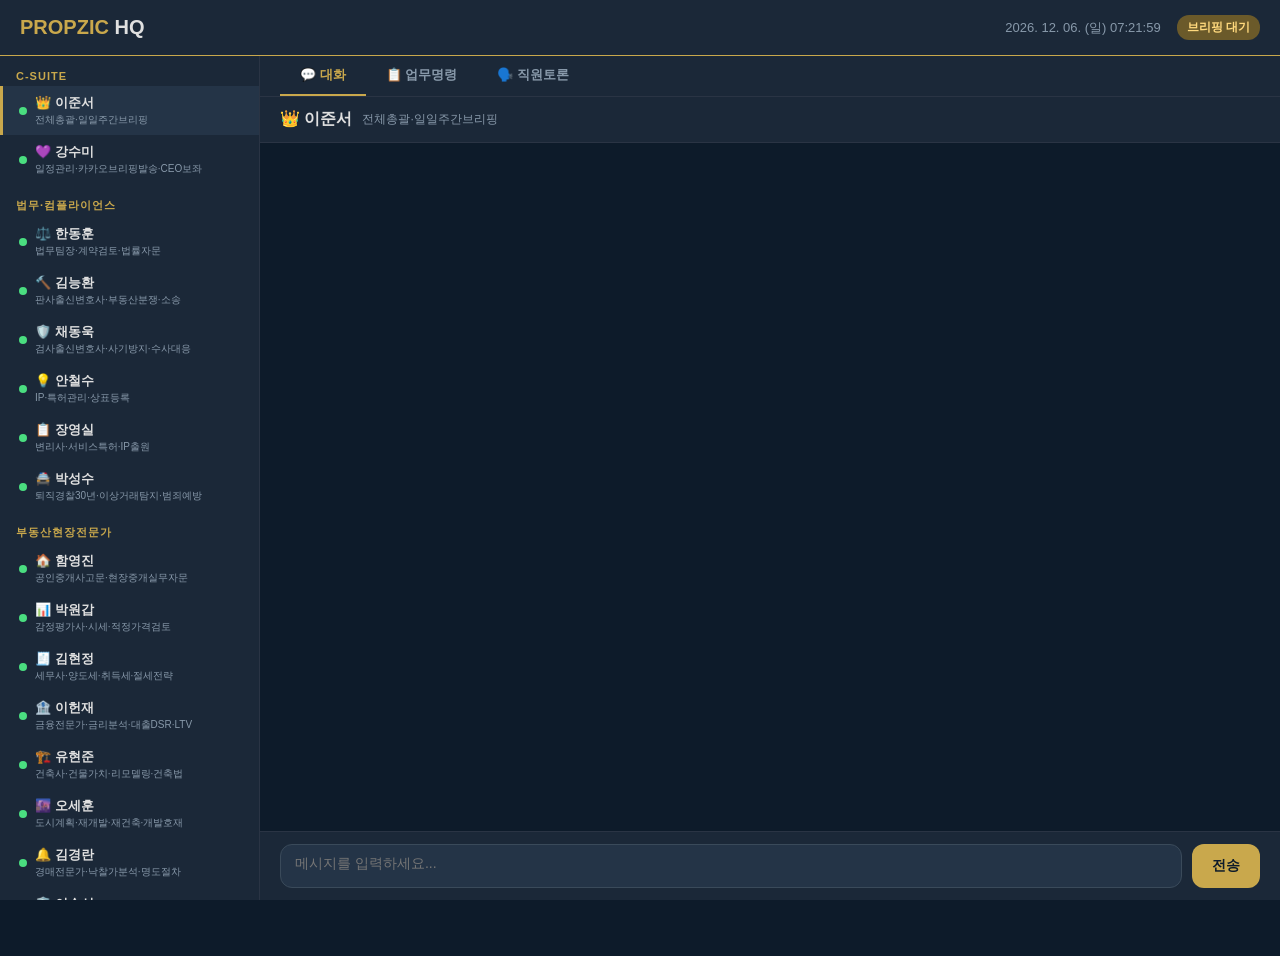
==== commit 418834cc: "feat: AI 직원 자율 토론 시스템 - hq_debate_engine.py: 토론 엔진 (Haiku 토론 + Sonnet CEO 결론) - Supabase hq_debates/" ====
--- a/index.html
+++ b/index.html
@@ -163,6 +163,81 @@
 .direct-select option{background:var(--bg3);color:var(--text);padding:4px}
 .direct-badge{display:inline-block;padding:3px 10px;border-radius:8px;font-size:11px;font-weight:700;background:#2a3f6b;color:#7dbaff}
 
+/* ===== DEBATE PANEL ===== */
+.debate-panel{flex:1;display:flex;flex-direction:column;overflow:hidden}
+.debate-header-bar{display:flex;align-items:center;justify-content:space-between;padding:12px 20px;background:var(--bg2);border-bottom:1px solid #2a3444}
+.debate-header-bar h3{font-size:15px;color:var(--gold);font-weight:700}
+.debate-new-btn{background:var(--gold);color:#0d1b2a;border:none;border-radius:10px;padding:8px 18px;font-size:13px;font-weight:700;cursor:pointer;transition:opacity .2s}
+.debate-new-btn:hover{opacity:.85}
+.debate-new-btn:disabled{opacity:.4;cursor:not-allowed}
+
+/* Debate list */
+.debate-list{flex:1;overflow-y:auto;padding:12px 20px}
+.debate-list::-webkit-scrollbar{width:6px}
+.debate-list::-webkit-scrollbar-thumb{background:#3a4a5a;border-radius:3px}
+.debate-card{background:var(--bg2);border-radius:12px;padding:14px 16px;margin-bottom:10px;cursor:pointer;transition:all .2s;border:1px solid #2a3444}
+.debate-card:hover{border-color:var(--gold);background:var(--bg3)}
+.debate-card.active{border-color:var(--gold)}
+.debate-card-topic{font-size:14px;font-weight:700;color:var(--text);margin-bottom:6px}
+.debate-card-meta{display:flex;gap:10px;font-size:11px;color:var(--text2);flex-wrap:wrap;align-items:center}
+.debate-card-meta .cat-badge{padding:2px 8px;border-radius:8px;font-size:10px;font-weight:700}
+.cat-market{background:#2a6b4a;color:#7dffba}
+.cat-strategy{background:#2a4f8b;color:#7dbaff}
+.cat-tech{background:#6b5a2a;color:#ffd97d}
+.cat-legal{background:#6b2a4a;color:#ff7dba}
+.cat-operation{background:#4a2a6b;color:#ba7dff}
+.cat-ceo_order{background:#6b4a2a;color:#ffba7d}
+.debate-card-participants{display:flex;gap:3px;margin-top:6px;font-size:14px}
+.debate-card-status{font-size:11px;font-weight:700}
+.status-concluded{color:#4ade80}
+.status-in_progress{color:#facc15}
+
+/* Debate detail view */
+.debate-detail{display:none;flex:1;flex-direction:column;overflow:hidden}
+.debate-detail.active{display:flex}
+.debate-detail-header{padding:12px 20px;background:var(--bg2);border-bottom:1px solid #2a3444;display:flex;align-items:center;gap:10px}
+.debate-detail-header .back-btn{cursor:pointer;font-size:18px;color:var(--text2)}
+.debate-detail-header .back-btn:hover{color:var(--gold)}
+.debate-detail-topic{font-size:15px;font-weight:700;flex:1}
+
+.debate-messages{flex:1;overflow-y:auto;padding:20px;display:flex;flex-direction:column;gap:10px}
+.debate-messages::-webkit-scrollbar{width:6px}
+.debate-messages::-webkit-scrollbar-thumb{background:#3a4a5a;border-radius:3px}
+
+.debate-msg{padding:12px 16px;border-radius:14px;background:var(--bg2);animation:fadeIn .3s;max-width:85%}
+.debate-msg .dm-header{display:flex;align-items:center;gap:6px;margin-bottom:4px;font-size:12px;font-weight:700}
+.debate-msg .dm-dept{font-size:10px;color:var(--text2);font-weight:400}
+.debate-msg .dm-round{font-size:10px;color:var(--text2);margin-left:auto;font-weight:400}
+.debate-msg .dm-content{font-size:14px;line-height:1.6;white-space:pre-wrap;word-break:break-word}
+
+/* CEO conclusion card */
+.debate-msg.ceo-conclusion{border:2px solid var(--gold);background:linear-gradient(135deg,#1b2838 0%,#2a3447 100%);max-width:100%}
+.debate-msg.ceo-conclusion .dm-header{color:var(--gold);font-size:14px}
+
+/* Round divider */
+.debate-round-divider{text-align:center;font-size:11px;color:var(--text2);padding:8px 0;font-weight:700}
+.debate-round-divider span{background:var(--bg3);padding:3px 14px;border-radius:10px}
+
+/* New debate modal */
+.debate-modal-overlay{display:none;position:fixed;top:0;left:0;right:0;bottom:0;background:rgba(0,0,0,.6);z-index:200;align-items:center;justify-content:center}
+.debate-modal-overlay.show{display:flex}
+.debate-modal{background:var(--bg2);border:1px solid var(--gold);border-radius:16px;padding:24px;width:90%;max-width:480px}
+.debate-modal h3{color:var(--gold);font-size:16px;margin-bottom:16px}
+.debate-modal label{font-size:12px;font-weight:700;color:var(--text2);display:block;margin-bottom:6px}
+.debate-modal textarea{width:100%;background:var(--bg3);border:1px solid #3a4a5a;border-radius:10px;padding:10px;color:var(--text);font-size:14px;resize:none;height:80px;font-family:inherit;outline:none}
+.debate-modal textarea:focus{border-color:var(--gold)}
+.debate-modal select{width:100%;background:var(--bg3);border:1px solid #3a4a5a;border-radius:10px;padding:8px 12px;color:var(--text);font-size:13px;font-family:inherit;outline:none;margin-bottom:16px;appearance:none;-webkit-appearance:none;cursor:pointer}
+.debate-modal select:focus{border-color:var(--gold)}
+.debate-modal-actions{display:flex;gap:10px;justify-content:flex-end;margin-top:16px}
+.debate-modal-actions button{padding:8px 20px;border-radius:10px;font-size:13px;font-weight:700;cursor:pointer;border:none;transition:opacity .2s}
+.debate-modal-actions .cancel-btn{background:var(--bg3);color:var(--text2)}
+.debate-modal-actions .start-btn{background:var(--gold);color:#0d1b2a}
+.debate-modal-actions button:hover{opacity:.85}
+
+/* Live debate flow in detail */
+.debate-live-indicator{text-align:center;padding:12px;color:var(--gold);font-size:13px;font-weight:700}
+.debate-live-indicator .flow-spinner{margin-right:6px}
+
 /* MOBILE */
 .menu-toggle{display:none;cursor:pointer;font-size:22px;color:var(--gold)}
 @media(max-width:768px){
@@ -202,6 +277,7 @@
   <div class="tab-bar">
     <button class="tab-btn active" onclick="switchTab('chat')">💬 대화</button>
     <button class="tab-btn" onclick="switchTab('command')">📋 업무명령</button>
+    <button class="tab-btn" onclick="switchTab('debate')">🗣️ 직원토론</button>
   </div>
 
   <!-- TAB 1: CHAT (기존) -->
@@ -219,6 +295,52 @@
     <div class="input-area">
       <textarea id="userInput" placeholder="메시지를 입력하세요..." rows="1" onkeydown="handleKey(event)"></textarea>
       <button class="send-btn" id="sendBtn" onclick="sendMessage()">전송</button>
+    </div>
+  </div>
+
+  <!-- TAB 3: DEBATE -->
+  <div class="tab-panel" id="tab-debate">
+    <div class="debate-panel">
+      <!-- List view -->
+      <div id="debateListView">
+        <div class="debate-header-bar">
+          <h3>🗣️ AI 직원 토론방</h3>
+          <button class="debate-new-btn" onclick="openDebateModal()">+ 새 토론 시작</button>
+        </div>
+        <div class="debate-list" id="debateList">
+          <div style="text-align:center;padding:40px;color:var(--text2);font-size:13px">토론 목록을 불러오는 중...</div>
+        </div>
+      </div>
+      <!-- Detail view -->
+      <div class="debate-detail" id="debateDetailView">
+        <div class="debate-detail-header">
+          <span class="back-btn" onclick="closeDebateDetail()">← </span>
+          <span class="debate-detail-topic" id="debateDetailTopic"></span>
+        </div>
+        <div class="debate-messages" id="debateMessages"></div>
+      </div>
+    </div>
+  </div>
+
+  <!-- Debate modal -->
+  <div class="debate-modal-overlay" id="debateModal">
+    <div class="debate-modal">
+      <h3>🗣️ 새 토론 시작</h3>
+      <label>주제 카테고리</label>
+      <select id="debateCategorySelect">
+        <option value="market">📈 시장 분석</option>
+        <option value="strategy">🎯 전략</option>
+        <option value="tech">💻 기술</option>
+        <option value="legal">⚖️ 법무</option>
+        <option value="operation">⚙️ 운영</option>
+        <option value="ceo_order" selected>👑 CEO 지시</option>
+      </select>
+      <label>토론 주제</label>
+      <textarea id="debateTopicInput" placeholder="직원들이 토론할 주제를 입력하세요..."></textarea>
+      <div class="debate-modal-actions">
+        <button class="cancel-btn" onclick="closeDebateModal()">취소</button>
+        <button class="start-btn" id="debateStartBtn" onclick="startNewDebate()">토론 시작 ▶</button>
+      </div>
     </div>
   </div>
 
@@ -882,11 +1004,253 @@
 function toggleSidebar() { document.getElementById('sidebar').classList.toggle('open'); }
 function goBackToSidebar() { document.getElementById('sidebar').classList.add('open'); }
 
+// ===== DEBATE =====
+
+const DEPT_COLORS_MAP = {
+  'C-Suite': 'gold', '법무컴플라이언스': 'navy', '부동산현장전문가': 'green',
+  '기술팀': 'blue', '마케팅팀': 'pink', '고객경험팀': 'mint',
+  '전략인텔팀': 'orange', '경영지원팀': 'gray',
+};
+
+const CAT_LABELS = {
+  market: '📈 시장분석', strategy: '🎯 전략', tech: '💻 기술',
+  legal: '⚖️ 법무', operation: '⚙️ 운영', ceo_order: '👑 CEO지시',
+};
+
+let debateListCache = [];
+
+function openDebateModal() {
+  document.getElementById('debateModal').classList.add('show');
+  document.getElementById('debateTopicInput').focus();
+}
+function closeDebateModal() {
+  document.getElementById('debateModal').classList.remove('show');
+  document.getElementById('debateTopicInput').value = '';
+}
+
+async function loadDebates() {
+  const box = document.getElementById('debateList');
+  try {
+    const res = await fetch(API_BASE + '/api/debates?limit=20');
+    if (!res.ok) throw new Error('API error');
+    debateListCache = await res.json();
+    renderDebateList();
+  } catch (e) {
+    box.innerHTML = `<div style="text-align:center;padding:40px;color:var(--text2);font-size:13px">토론 목록을 불러올 수 없습니다.<br><span style="font-size:11px">${escHtml(e.message)}</span></div>`;
+  }
+}
+
+function renderDebateList() {
+  const box = document.getElementById('debateList');
+  if (debateListCache.length === 0) {
+    box.innerHTML = '<div style="text-align:center;padding:40px;color:var(--text2);font-size:13px">아직 진행된 토론이 없습니다.<br>「+ 새 토론 시작」을 눌러 첫 토론을 시작하세요.</div>';
+    return;
+  }
+  box.innerHTML = debateListCache.map(d => {
+    const date = new Date(d.created_at).toLocaleString('ko-KR', { month:'short', day:'numeric', hour:'2-digit', minute:'2-digit' });
+    const cat = d.topic_category || 'strategy';
+    const participants = (d.participants || []).map(n => {
+      const emp = ALL_STAFF[n];
+      return emp ? emp.emoji : '💬';
+    }).join('');
+    const statusCls = d.status === 'concluded' ? 'status-concluded' : 'status-in_progress';
+    const statusTxt = d.status === 'concluded' ? '✅ 완료' : '🔄 진행중';
+    return `<div class="debate-card" onclick="openDebateDetail('${d.id}')">
+      <div class="debate-card-topic">${escHtml(d.topic)}</div>
+      <div class="debate-card-meta">
+        <span class="cat-badge cat-${cat}">${CAT_LABELS[cat] || cat}</span>
+        <span>${date}</span>
+        <span class="debate-card-status ${statusCls}">${statusTxt}</span>
+      </div>
+      <div class="debate-card-participants">${participants}</div>
+    </div>`;
+  }).join('');
+}
+
+async function openDebateDetail(debateId) {
+  document.getElementById('debateListView').style.display = 'none';
+  const detail = document.getElementById('debateDetailView');
+  detail.classList.add('active');
+  const msgBox = document.getElementById('debateMessages');
+  msgBox.innerHTML = '<div style="text-align:center;padding:40px;color:var(--text2)"><span class="flow-spinner"></span> 토론 내용을 불러오는 중...</div>';
+
+  try {
+    const res = await fetch(API_BASE + `/api/debates/${debateId}`);
+    if (!res.ok) throw new Error('API error');
+    const data = await res.json();
+    document.getElementById('debateDetailTopic').textContent = data.debate?.topic || '';
+    renderDebateMessages(data.messages || []);
+  } catch (e) {
+    msgBox.innerHTML = `<div style="text-align:center;padding:40px;color:#ef4444">불러오기 실패: ${escHtml(e.message)}</div>`;
+  }
+}
+
+function renderDebateMessages(messages) {
+  const box = document.getElementById('debateMessages');
+  let html = '';
+  let lastRound = 0;
+
+  for (const m of messages) {
+    const isCeo = m.round_number === 99;
+
+    if (!isCeo && m.round_number !== lastRound) {
+      lastRound = m.round_number;
+      html += `<div class="debate-round-divider"><span>라운드 ${lastRound}</span></div>`;
+    }
+
+    if (isCeo) {
+      html += `<div class="debate-round-divider"><span>👔 CEO 최종 결론</span></div>`;
+    }
+
+    const deptColor = DEPT_COLORS_MAP[m.speaker_dept] || 'gold';
+    const extraCls = isCeo ? 'ceo-conclusion' : '';
+
+    html += `<div class="debate-msg ${extraCls} border-${deptColor}">
+      <div class="dm-header">
+        ${m.speaker_emoji} ${m.speaker_name}
+        <span class="dm-dept">${m.speaker_dept} · ${isCeo ? 'CEO' : ''}</span>
+        ${!isCeo ? `<span class="dm-round">R${m.round_number}</span>` : ''}
+      </div>
+      <div class="dm-content">${escHtml(m.content)}</div>
+    </div>`;
+  }
+
+  box.innerHTML = html;
+  box.scrollTop = box.scrollHeight;
+}
+
+function closeDebateDetail() {
+  document.getElementById('debateDetailView').classList.remove('active');
+  document.getElementById('debateListView').style.display = '';
+}
+
+async function startNewDebate() {
+  const topicInput = document.getElementById('debateTopicInput');
+  const catSelect = document.getElementById('debateCategorySelect');
+  const topic = topicInput.value.trim();
+  const category = catSelect.value;
+
+  if (!topic) { alert('토론 주제를 입력해주세���.'); return; }
+
+  const btn = document.getElementById('debateStartBtn');
+  btn.disabled = true;
+  btn.textContent = '토론 진행 중...';
+
+  closeDebateModal();
+
+  // Switch to detail view for live streaming
+  document.getElementById('debateListView').style.display = 'none';
+  const detail = document.getElementById('debateDetailView');
+  detail.classList.add('active');
+  document.getElementById('debateDetailTopic').textContent = topic;
+  const msgBox = document.getElementById('debateMessages');
+  msgBox.innerHTML = '<div class="debate-live-indicator"><span class="flow-spinner"></span> 토론을 시작하는 중...</div>';
+
+  try {
+    const res = await fetch(API_BASE + '/api/debates/start', {
+      method: 'POST',
+      headers: { 'Content-Type': 'application/json' },
+      body: JSON.stringify({ topic, category })
+    });
+    if (!res.ok) throw new Error('API error');
+
+    const reader = res.body.getReader();
+    const decoder = new TextDecoder();
+    let lastRound = 0;
+
+    msgBox.innerHTML = '';
+
+    while (true) {
+      const { done, value } = await reader.read();
+      if (done) break;
+      const chunk = decoder.decode(value, { stream: true });
+      const lines = chunk.split('\n');
+
+      for (const line of lines) {
+        if (!line.startsWith('data: ')) continue;
+        const raw = line.slice(6);
+        if (raw === '[DONE]') {
+          // Remove any live indicators
+          const live = msgBox.querySelector('.debate-live-indicator');
+          if (live) live.remove();
+          continue;
+        }
+
+        let parsed;
+        try { parsed = JSON.parse(raw); } catch { continue; }
+
+        if (parsed.phase === 'debate_start') {
+          // Already showing
+
+        } else if (parsed.phase === 'round_start') {
+          lastRound = parsed.round;
+          // Remove old live indicator
+          const oldLive = msgBox.querySelector('.debate-live-indicator');
+          if (oldLive) oldLive.remove();
+          msgBox.innerHTML += `<div class="debate-round-divider"><span>라운드 ${parsed.round}</span></div>`;
+          msgBox.scrollTop = msgBox.scrollHeight;
+
+        } else if (parsed.phase === 'speaking_start') {
+          // Remove old live indicator
+          const oldLive = msgBox.querySelector('.debate-live-indicator');
+          if (oldLive) oldLive.remove();
+          const deptColor = DEPT_COLORS_MAP[parsed.dept] || 'gold';
+          msgBox.innerHTML += `<div class="debate-live-indicator" id="live-speaking">
+            <span class="flow-spinner"></span> ${parsed.emoji} ${parsed.name} 발언 중...
+          </div>`;
+          msgBox.scrollTop = msgBox.scrollHeight;
+
+        } else if (parsed.phase === 'speaking_done') {
+          const liveEl = document.getElementById('live-speaking');
+          if (liveEl) liveEl.remove();
+          const deptColor = DEPT_COLORS_MAP[parsed.dept || ''] || 'gold';
+          msgBox.innerHTML += `<div class="debate-msg border-${deptColor}">
+            <div class="dm-header">
+              ${parsed.emoji} ${parsed.name}
+              <span class="dm-round">R${parsed.round}</span>
+            </div>
+            <div class="dm-content">${escHtml(parsed.content)}</div>
+          </div>`;
+          msgBox.scrollTop = msgBox.scrollHeight;
+
+        } else if (parsed.phase === 'ceo_concluding') {
+          const oldLive = msgBox.querySelector('.debate-live-indicator');
+          if (oldLive) oldLive.remove();
+          msgBox.innerHTML += `<div class="debate-round-divider"><span>👔 CEO 최종 결론</span></div>`;
+          msgBox.innerHTML += `<div class="debate-live-indicator" id="live-ceo">
+            <span class="flow-spinner"></span> 👔 이준서 CEO 결론 도출 중...
+          </div>`;
+          msgBox.scrollTop = msgBox.scrollHeight;
+
+        } else if (parsed.phase === 'ceo_conclusion') {
+          const liveCeo = document.getElementById('live-ceo');
+          if (liveCeo) liveCeo.remove();
+          msgBox.innerHTML += `<div class="debate-msg ceo-conclusion border-gold">
+            <div class="dm-header" style="color:var(--gold);font-size:14px">👔 이준서 CEO</div>
+            <div class="dm-content">${escHtml(parsed.content)}</div>
+          </div>`;
+          msgBox.scrollTop = msgBox.scrollHeight;
+        }
+      }
+    }
+
+    // Refresh list in background
+    loadDebates();
+
+  } catch (e) {
+    msgBox.innerHTML += `<div style="text-align:center;padding:20px;color:#ef4444">⚠️ 토론 실패: ${escHtml(e.message)}</div>`;
+  }
+
+  btn.disabled = false;
+  btn.textContent = '토론 시작 ▶';
+}
+
 // ===== INIT =====
 renderSidebar();
 renderPresets();
 renderDirectDropdown();
 renderHistory();
+loadDebates();
 </script>
 </body>
 </html>
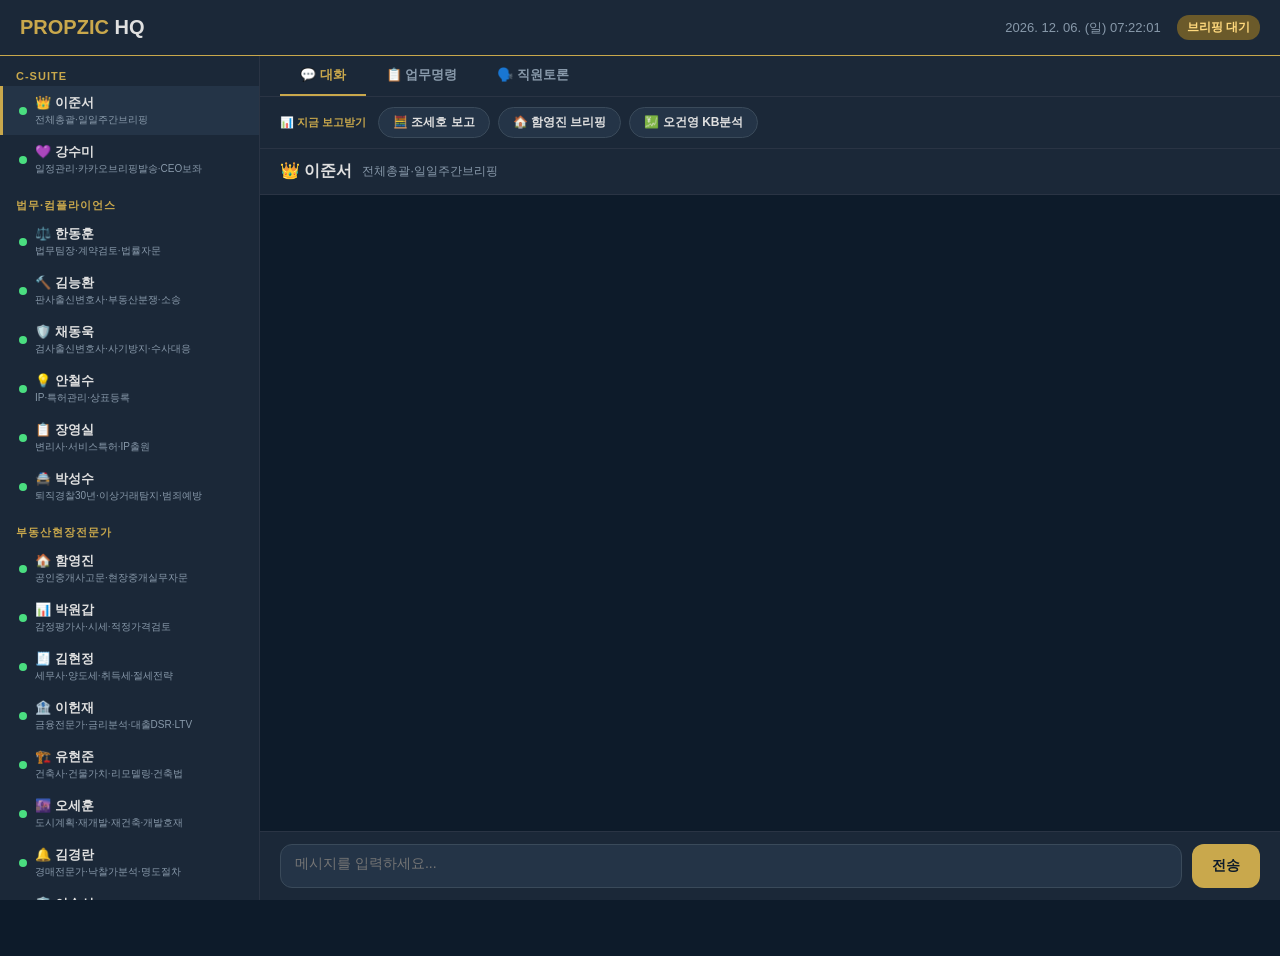
==== commit 87f083d7: "feat: AI 직원 자동 업무 시스템 (조세호/함영진/오건영) - workers/josecho.py: 일일 업무 보고 (매일 09:00, 카카오톡) - workers/hamyou" ====
--- a/index.html
+++ b/index.html
@@ -99,6 +99,25 @@
 .send-btn{background:var(--gold);color:#0d1b2a;border:none;border-radius:12px;padding:0 20px;font-size:14px;font-weight:700;cursor:pointer;transition:opacity .2s}
 .send-btn:hover{opacity:.85}
 .send-btn:disabled{opacity:.4;cursor:not-allowed}
+
+/* ===== WORKER REPORT BUTTONS ===== */
+.worker-bar{display:flex;gap:8px;padding:10px 20px;background:var(--bg2);border-bottom:1px solid #2a3444;flex-wrap:wrap;align-items:center}
+.worker-bar-label{font-size:11px;font-weight:700;color:var(--gold);margin-right:4px}
+.worker-btn{padding:6px 14px;border-radius:20px;border:1px solid #3a4a5a;background:var(--bg3);color:var(--text);font-size:12px;font-weight:600;cursor:pointer;transition:all .2s;white-space:nowrap}
+.worker-btn:hover{border-color:var(--gold);color:var(--gold)}
+.worker-btn:disabled{opacity:.4;cursor:not-allowed}
+.worker-btn.loading{border-color:var(--gold);color:var(--gold)}
+
+/* Worker result overlay */
+.worker-result-overlay{display:none;position:fixed;top:0;left:0;right:0;bottom:0;background:rgba(0,0,0,.6);z-index:200;align-items:center;justify-content:center}
+.worker-result-overlay.show{display:flex}
+.worker-result-box{background:var(--bg2);border:1px solid var(--gold);border-radius:16px;padding:20px;width:90%;max-width:560px;max-height:80vh;overflow-y:auto}
+.worker-result-box::-webkit-scrollbar{width:6px}
+.worker-result-box::-webkit-scrollbar-thumb{background:#3a4a5a;border-radius:3px}
+.worker-result-box h3{color:var(--gold);font-size:15px;margin-bottom:12px}
+.worker-result-box .wr-content{font-size:14px;line-height:1.7;white-space:pre-wrap;word-break:break-word}
+.worker-result-box .wr-close{display:block;margin-top:16px;text-align:center;padding:8px 24px;background:var(--bg3);border:1px solid #3a4a5a;border-radius:10px;color:var(--text);font-size:13px;cursor:pointer}
+.worker-result-box .wr-close:hover{border-color:var(--gold);color:var(--gold)}
 
 /* ===== COMMAND PANEL ===== */
 .cmd-panel{flex:1;display:flex;flex-direction:column;overflow:hidden}
@@ -278,6 +297,23 @@
     <button class="tab-btn active" onclick="switchTab('chat')">💬 대화</button>
     <button class="tab-btn" onclick="switchTab('command')">📋 업무명령</button>
     <button class="tab-btn" onclick="switchTab('debate')">🗣️ 직원토론</button>
+  </div>
+
+  <!-- WORKER REPORT BUTTONS -->
+  <div class="worker-bar">
+    <span class="worker-bar-label">📊 지금 보고받기</span>
+    <button class="worker-btn" id="btn-josecho" onclick="runWorker('josecho','🧮 조세호 보고')">🧮 조세호 보고</button>
+    <button class="worker-btn" id="btn-hamyoungjin" onclick="runWorker('hamyoungjin','🏠 함영진 브리핑')">🏠 함영진 브리핑</button>
+    <button class="worker-btn" id="btn-okungyoung" onclick="runWorker('okungyoung','💹 오건영 KB분석')">💹 오건영 KB분석</button>
+  </div>
+
+  <!-- Worker result modal -->
+  <div class="worker-result-overlay" id="workerResultOverlay">
+    <div class="worker-result-box">
+      <h3 id="workerResultTitle"></h3>
+      <div class="wr-content" id="workerResultContent"></div>
+      <button class="wr-close" onclick="closeWorkerResult()">닫기</button>
+    </div>
   </div>
 
   <!-- TAB 1: CHAT (기존) -->
@@ -1004,6 +1040,42 @@
 function toggleSidebar() { document.getElementById('sidebar').classList.toggle('open'); }
 function goBackToSidebar() { document.getElementById('sidebar').classList.add('open'); }
 
+// ===== WORKER REPORT =====
+async function runWorker(name, label) {
+  const btn = document.getElementById('btn-' + name);
+  const origText = btn.textContent;
+  btn.disabled = true;
+  btn.classList.add('loading');
+  btn.textContent = label + ' 실행중...';
+
+  try {
+    const res = await fetch(API_BASE + '/api/worker/' + name, { method: 'POST' });
+    const data = await res.json();
+
+    if (data.error) {
+      showWorkerResult(label + ' 오류', '⚠️ ' + data.error);
+    } else {
+      showWorkerResult(data.emoji + ' ' + data.name + ' 보고', data.result);
+    }
+  } catch (e) {
+    showWorkerResult(label + ' 오류', '⚠️ 서버 연결 실패: ' + e.message);
+  }
+
+  btn.disabled = false;
+  btn.classList.remove('loading');
+  btn.textContent = origText;
+}
+
+function showWorkerResult(title, content) {
+  document.getElementById('workerResultTitle').textContent = title;
+  document.getElementById('workerResultContent').innerHTML = escHtml(content);
+  document.getElementById('workerResultOverlay').classList.add('show');
+}
+
+function closeWorkerResult() {
+  document.getElementById('workerResultOverlay').classList.remove('show');
+}
+
 // ===== DEBATE =====
 
 const DEPT_COLORS_MAP = {
